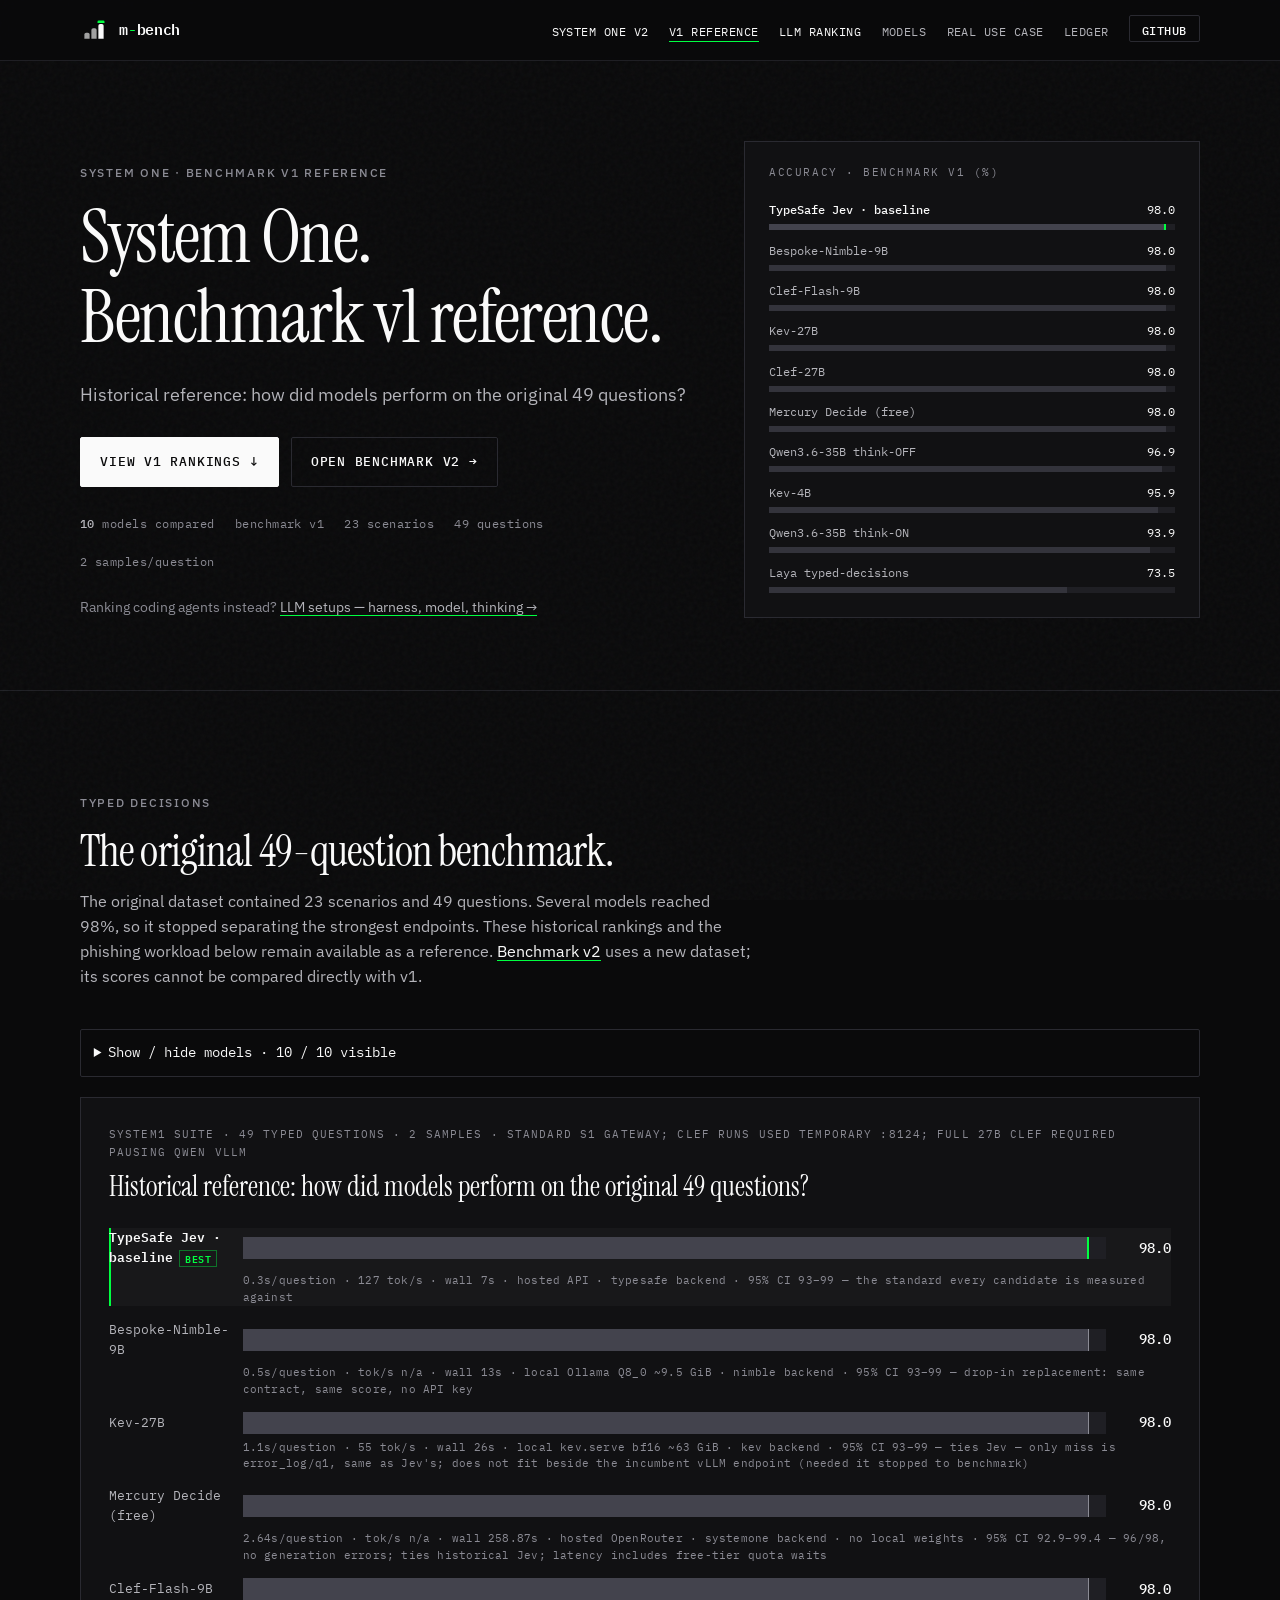
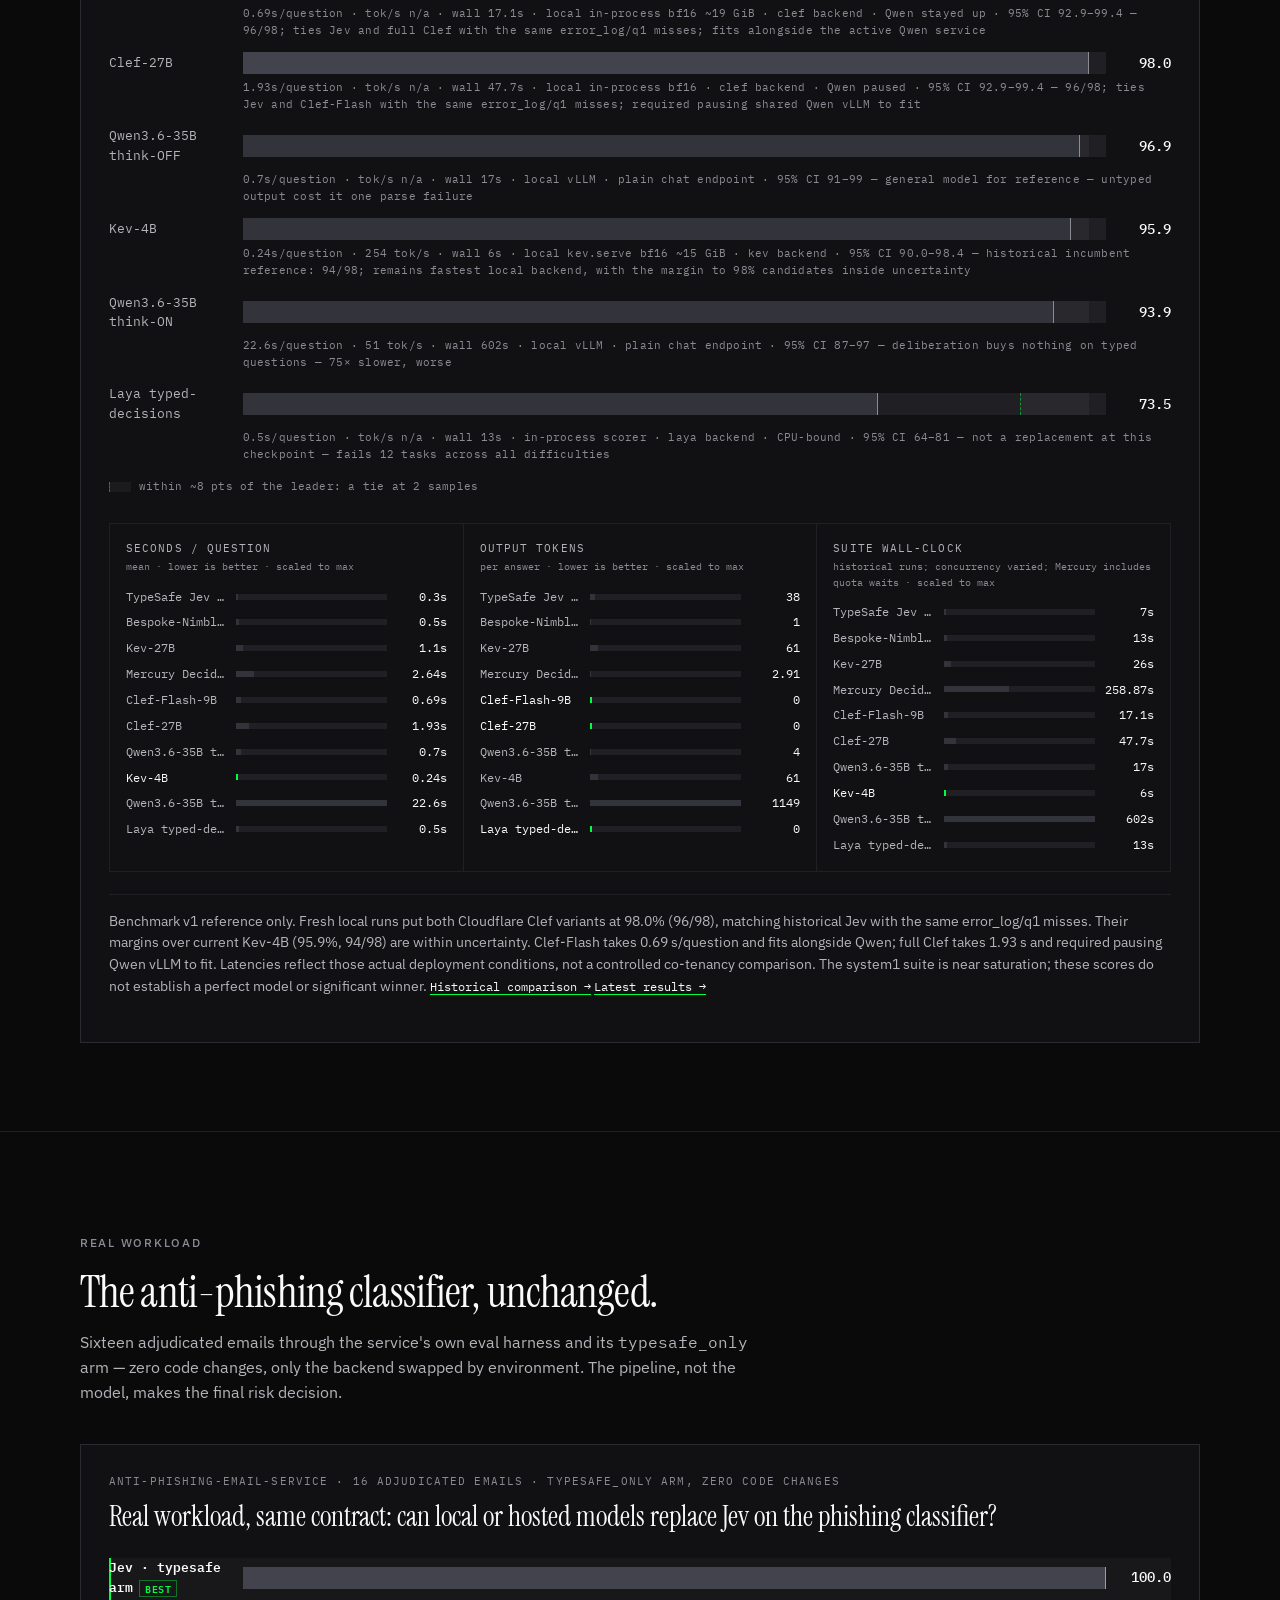
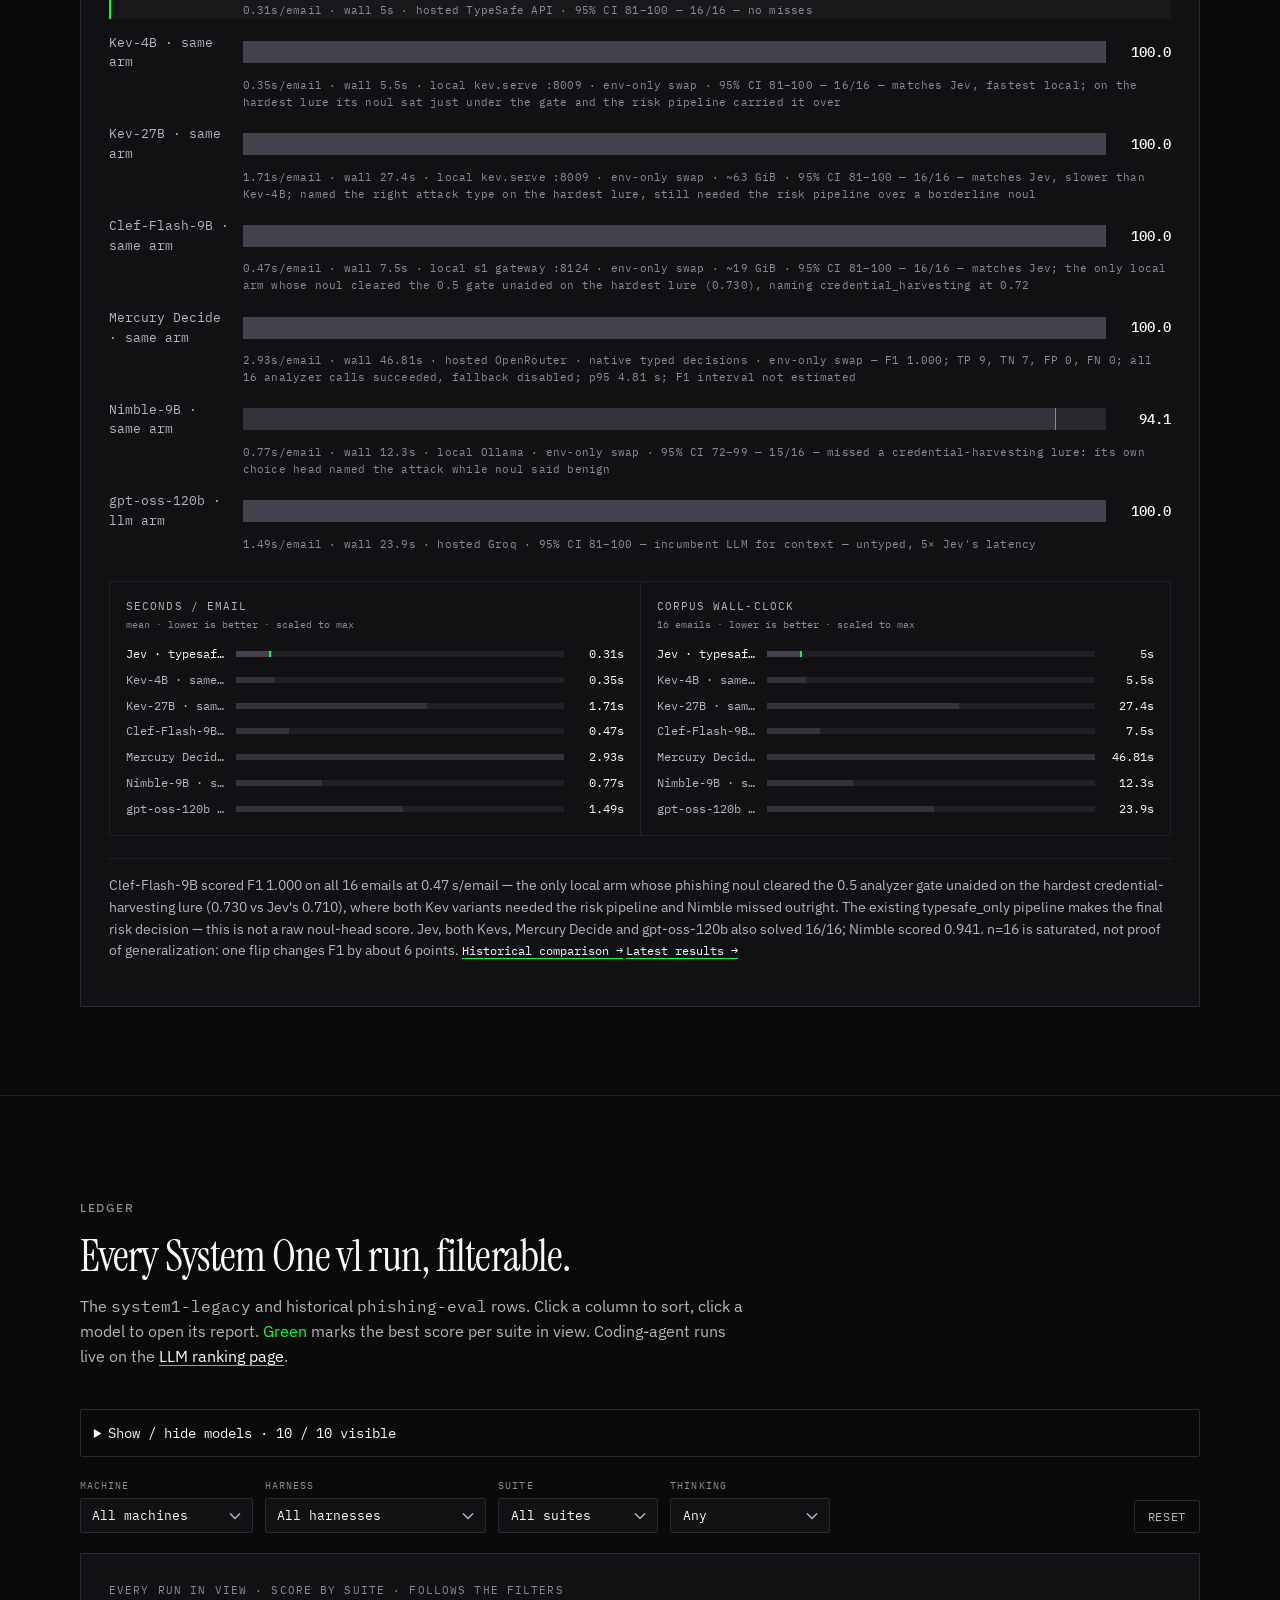
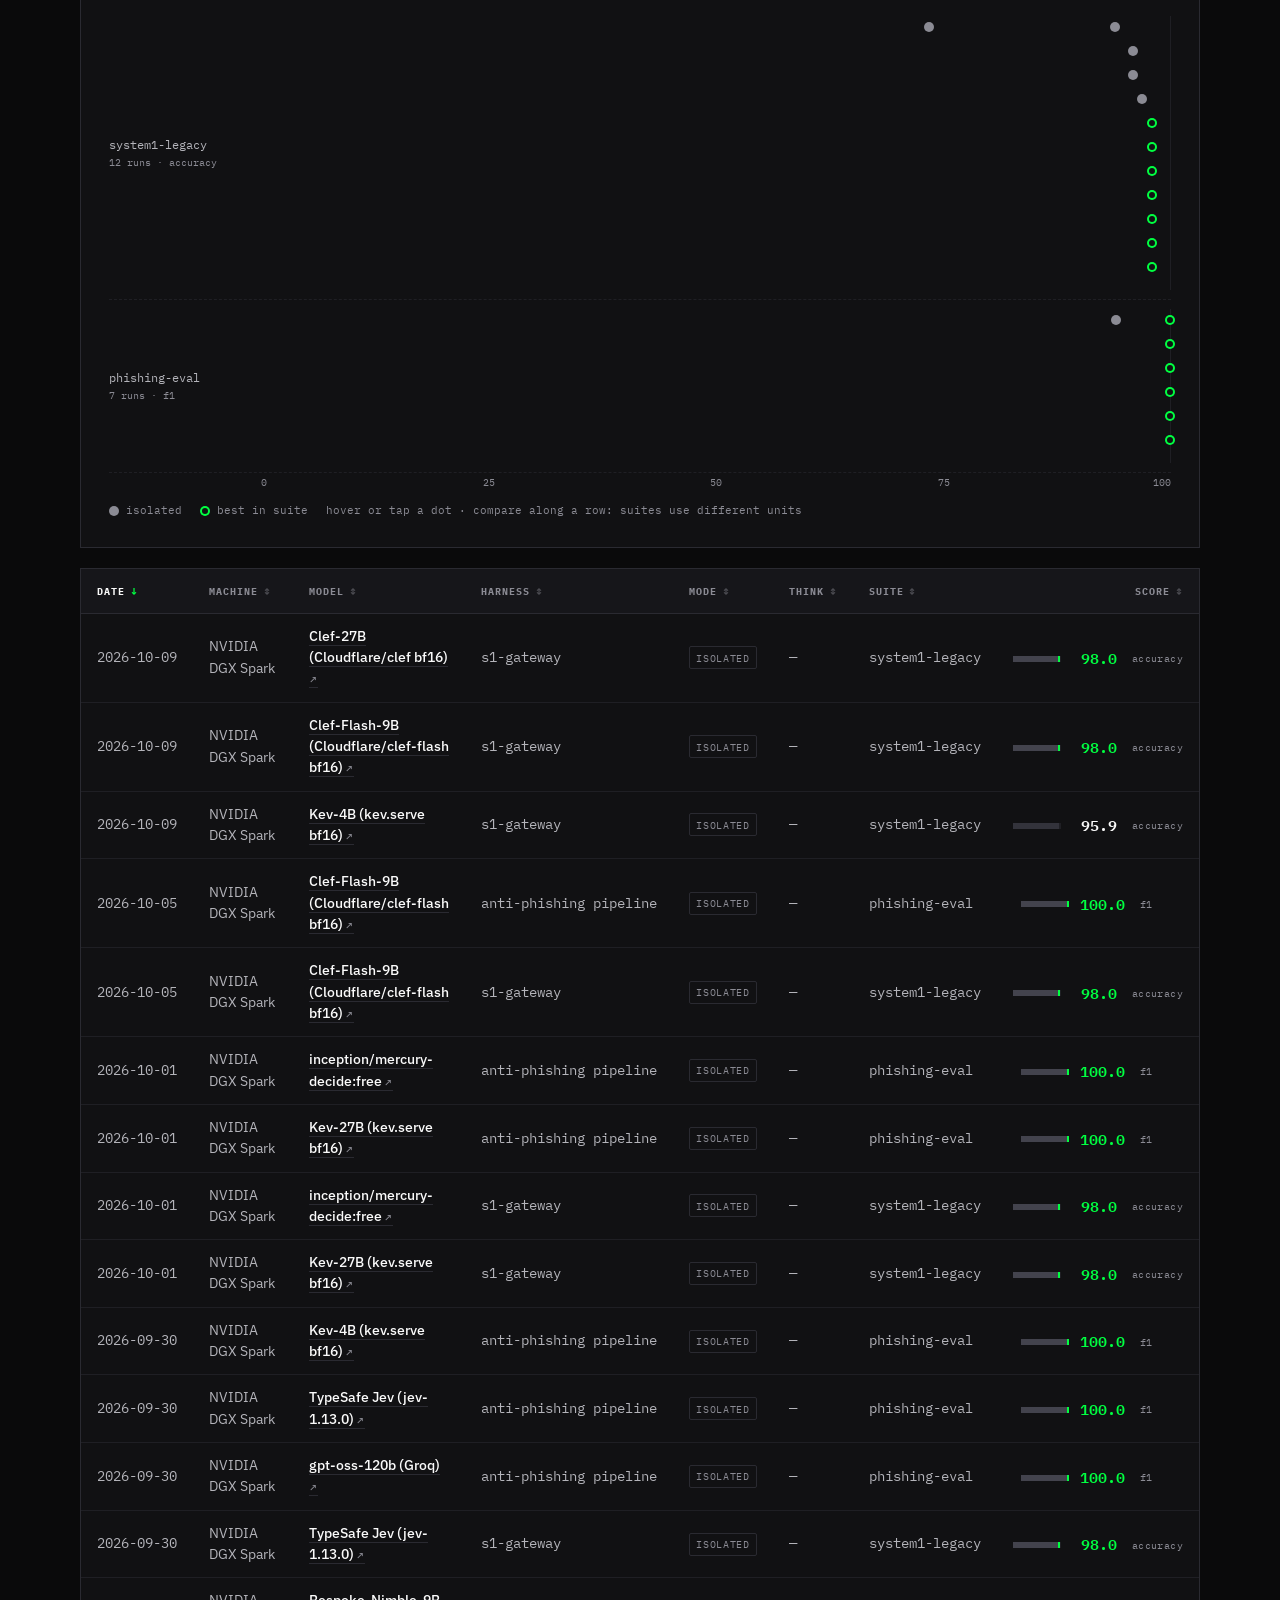
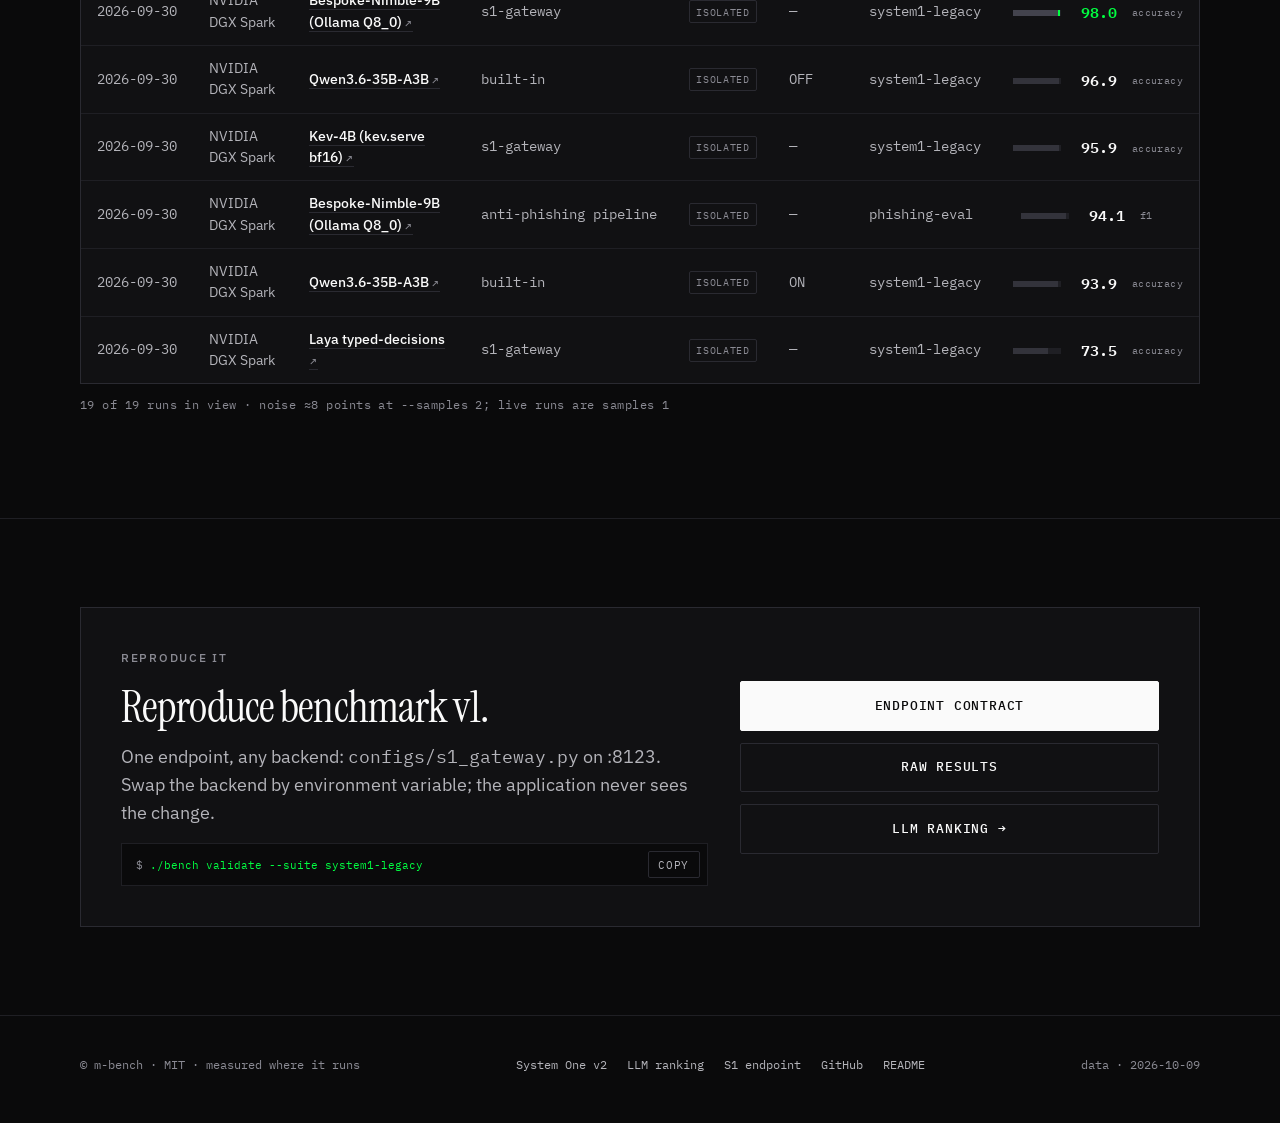
==== docs/system-one-v1.html @ dd61aca7 "feat(s1): system1 v2 dataset — 200 scenarios, 400 questions Replace the saturated 23-scenario suite " ====
<!DOCTYPE html>
<html lang="en">
<head>
  <meta charset="UTF-8" />
  <meta name="viewport" content="width=device-width, initial-scale=1" />
  <meta name="description" content="System One benchmark v1 reference: the original 23 scenarios, 49 questions, historical rankings and phishing workload. See benchmark v2 for current results." />
  <title>m-bench — System One benchmark v1 reference</title>
  <meta name="theme-color" content="#0A0A0B" />
  <meta property="og:type" content="website" />
  <meta property="og:title" content="m-bench — System One benchmark v1 reference" />
  <meta property="og:description" content="Historical results on benchmark v1: 23 scenarios and 49 typed questions. These scores are a reference for the original dataset, separate from v2." />
  <meta name="twitter:card" content="summary" />
  <link rel="icon" href="assets/favicon.svg" type="image/svg+xml" />
  <link rel="preconnect" href="https://fonts.googleapis.com" />
  <link rel="preconnect" href="https://fonts.gstatic.com" crossorigin />
  <link href="https://fonts.googleapis.com/css2?family=Instrument+Serif:ital@0;1&family=IBM+Plex+Mono:wght@400;500;600&family=IBM+Plex+Sans:ital,wght@0,400;0,500;0,600;1,400&display=swap" rel="stylesheet" />
  <link rel="stylesheet" href="assets/site.css" />
</head>
<body data-page="system-one-v1" data-suites="system1-legacy,phishing-eval">
  <a class="skip-link" href="#main">Skip to content</a>

  <header class="nav">
    <div class="wrap nav-inner">
      <a class="brand" href="index.html" aria-label="m-bench home">
        <img src="assets/logo-mark.svg" alt="" width="28" height="28" />
        <span class="brand-name">m<span>-</span>bench</span>
      </a>
      <button class="nav-toggle" type="button" aria-expanded="false" aria-controls="nav-menu" id="nav-toggle">Menu</button>
      <ul class="nav-links" id="nav-menu">
        <li><a class="nav-page" href="system-one.html">System One v2</a></li>
        <li><a class="nav-page" href="system-one-v1.html" aria-current="page">v1 reference</a></li>
        <li><a class="nav-page" href="index.html">LLM ranking</a></li>
        <li><a href="#s1">Models</a></li>
        <li><a href="#s1-real">Real use case</a></li>
        <li><a href="#results">Ledger</a></li>
        <li><a class="nav-cta" href="https://github.com/luongnv89/m-bench" rel="noopener">GitHub</a></li>
      </ul>
    </div>
  </header>

  <main id="main" tabindex="-1">
    <noscript><p class="wrap load-error">This page renders its results with JavaScript. The raw data is in <a href="data.json">data.json</a>.</p></noscript>
    <p class="wrap load-error" id="load-error" role="alert" hidden></p>

    <!-- HERO -->
    <section class="hero" id="top" aria-labelledby="hero-title">
      <div class="wrap">
        <div class="hero-grid">
          <div class="reveal">
            <p class="kicker">System One · benchmark v1 reference</p>
            <h1 id="hero-title">System One.<br />Benchmark v1 reference.</h1>
            <p class="lead" style="margin-top:1.5rem;" id="s1-hero-question"></p>
            <div class="hero-actions">
              <a class="btn btn-primary" href="#s1">View v1 rankings ↓</a>
              <a class="btn btn-ghost" href="system-one.html">Open benchmark v2 →</a>
            </div>
            <div class="hero-meta" id="s1-hero-meta"></div>
            <p class="crosslink">Ranking coding agents instead? <a href="index.html">LLM setups — harness, model, thinking →</a></p>
          </div>
          <aside class="gauge reveal" aria-labelledby="s1-board-label">
            <div class="gauge-label" id="s1-board-label">Accuracy · benchmark v1 (%)</div>
            <div class="board-rows" id="s1-hero-board"></div>
          </aside>
        </div>
      </div>
    </section>

    <!-- SYSTEM ONE ACCURACY -->
    <section id="s1" aria-labelledby="s1-title">
      <div class="wrap">
        <header class="section-head">
          <p class="kicker">Typed decisions</p>
          <h2 id="s1-title">The original 49-question benchmark.</h2>
          <p>The original dataset contained 23 scenarios and 49 questions. Several models reached 98%,
            so it stopped separating the strongest endpoints. These historical rankings and the phishing workload below
            remain available as a reference. <a href="system-one.html">Benchmark v2</a> uses a new dataset;
            its scores cannot be compared directly with v1.</p>
        </header>
        <details class="model-picker" data-model-picker></details>

        <div class="chart-block">
          <div class="chart-title" id="s1-setup"></div>
          <p class="chart-question" id="s1-question"></p>
          <div class="bar-rows" id="s1-bars" role="list" aria-label="Accuracy by model, 0 to 100"></div>
          <p class="bar-legend" aria-hidden="true"><i></i> within ~8 pts of the leader: a tie at 2 samples</p>
          <div class="multiples" id="s1-multiples"></div>
          <p class="chart-note" id="s1-note"></p>
        </div>
      </div>
    </section>

    <!-- REAL USE CASE -->
    <section id="s1-real" aria-labelledby="s1r-title">
      <div class="wrap">
        <header class="section-head">
          <p class="kicker">Real workload</p>
          <h2 id="s1r-title">The anti-phishing classifier, unchanged.</h2>
          <p>Sixteen adjudicated emails through the service's own eval harness and its <span class="mono">typesafe_only</span> arm — zero code changes,
            only the backend swapped by environment. The pipeline, not the model, makes the final risk decision.</p>
        </header>

        <div class="chart-block">
          <div class="chart-title" id="s1r-setup"></div>
          <p class="chart-question" id="s1r-question"></p>
          <div class="bar-rows" id="s1r-bars" role="list" aria-label="F1 by backend, 0 to 100"></div>
          <div class="multiples" id="s1r-multiples"></div>
          <p class="chart-note" id="s1r-note"></p>
        </div>
      </div>
    </section>

    <!-- LEDGER -->
    <section id="results" aria-labelledby="results-title">
      <div class="wrap">
        <header class="section-head">
          <p class="kicker">Ledger</p>
          <h2 id="results-title">Every System One v1 run, filterable.</h2>
          <p>The <span class="mono">system1-legacy</span> and historical <span class="mono">phishing-eval</span> rows.
            Click a column to sort, click a model to open its report. <span class="volt">Green</span> marks the best score per suite in view.
            Coding-agent runs live on the <a href="index.html">LLM ranking page</a>.</p>
        </header>

        <details class="model-picker" data-model-picker></details>
        <div class="filters" role="search" aria-label="Filter results">
          <div class="filter-field">
            <label for="f-machine">Machine</label>
            <select id="f-machine"><option value="">All machines</option></select>
          </div>
          <div class="filter-field">
            <label for="f-harness">Harness</label>
            <select id="f-harness"><option value="">All harnesses</option></select>
          </div>
          <div class="filter-field">
            <label for="f-suite">Suite</label>
            <select id="f-suite"><option value="">All suites</option></select>
          </div>
          <div class="filter-field">
            <label for="f-thinking">Thinking</label>
            <select id="f-thinking">
              <option value="">Any</option>
              <option value="ON">ON</option>
              <option value="OFF">OFF</option>
            </select>
          </div>
          <button type="button" class="filter-reset" id="f-reset">Reset</button>
        </div>

        <div class="chart-block strip" id="strip" aria-labelledby="strip-title">
          <div class="chart-title" id="strip-title">Every run in view · score by suite · follows the filters</div>
          <div id="strip-rows"></div>
          <div class="strip-legend" aria-hidden="true">
            <span><i class="dot"></i> isolated</span>
            <span><i class="dot best"></i> best in suite</span>
            <span>hover or tap a dot · compare along a row: suites use different units</span>
          </div>
          <div class="strip-tip" id="strip-tip" role="tooltip" hidden></div>
        </div>

        <div class="table-wrap">
          <table class="results" id="results-table" role="table">
            <thead role="rowgroup">
              <tr role="row">
                <th scope="col" role="columnheader" data-key="date" aria-sort="descending"><button type="button" class="sort">Date</button></th>
                <th scope="col" role="columnheader" data-key="machine"><button type="button" class="sort">Machine</button></th>
                <th scope="col" role="columnheader" data-key="model"><button type="button" class="sort">Model</button></th>
                <th scope="col" role="columnheader" data-key="harness"><button type="button" class="sort">Harness</button></th>
                <th scope="col" role="columnheader" data-key="mode"><button type="button" class="sort">Mode</button></th>
                <th scope="col" role="columnheader" data-key="thinking"><button type="button" class="sort">Think</button></th>
                <th scope="col" role="columnheader" data-key="suite"><button type="button" class="sort">Suite</button></th>
                <th scope="col" role="columnheader" class="num" data-key="score"><button type="button" class="sort">Score</button></th>
              </tr>
            </thead>
            <tbody id="results-body" role="rowgroup"></tbody>
          </table>
          <div class="table-empty" id="results-empty" hidden>
            No runs match these filters. <button type="button" id="empty-reset">Clear filters</button>
          </div>
        </div>
        <p class="result-count" id="result-count"></p>
      </div>
    </section>

    <!-- CTA -->
    <section id="run-it" aria-labelledby="cta-title">
      <div class="wrap">
        <div class="cta-band">
          <div>
            <p class="kicker">Reproduce it</p>
            <h2 id="cta-title">Reproduce benchmark v1.</h2>
            <p class="lead">One endpoint, any backend: <span class="mono">configs/s1_gateway.py</span> on :8123. Swap the backend by environment variable; the application never sees the change.</p>
            <div class="cmd" style="margin-top:1rem;"><code id="cmd-text">./bench validate --suite system1-legacy</code><button type="button" class="copy-btn" id="copy-cmd">Copy</button></div>
          </div>
          <div class="cta-actions">
            <a class="btn btn-primary" href="https://github.com/luongnv89/m-bench/blob/main/docs/S1-ENDPOINT.md" rel="noopener">Endpoint contract</a>
            <a class="btn btn-ghost" href="https://github.com/luongnv89/m-bench/tree/main/results" rel="noopener">Raw results</a>
            <a class="btn btn-ghost" href="index.html">LLM ranking →</a>
          </div>
        </div>
      </div>
    </section>
  </main>

  <footer>
    <div class="wrap footer-inner">
      <div>© m-bench · MIT · measured where it runs</div>
      <div class="footer-links">
        <a href="system-one.html">System One v2</a>
        <a href="index.html">LLM ranking</a>
        <a href="https://github.com/luongnv89/m-bench/blob/main/docs/S1-ENDPOINT.md" rel="noopener">S1 endpoint</a>
        <a href="https://github.com/luongnv89/m-bench" rel="noopener">GitHub</a>
        <a href="https://github.com/luongnv89/m-bench/blob/main/README.md" rel="noopener">README</a>
      </div>
      <div id="data-stamp">data · loading…</div>
    </div>
  </footer>

  <script src="assets/site.js"></script>
</body>
</html>
---- docs/assets/site.css ----
/* ==========================================================================
   m-bench — shared design system for the landing pages.
   index.html       LLM setups (harness · model · thinking)
   system-one.html  System One benchmark v2
   system-one-v1.html  System One v1 reference

   One palette: near-black canvas, white ink, a single bright-green accent
   used only as a line or a text highlight, grey for hierarchy. Status colours
   (danger · warning · info) are text/line only, never a surface.
   No gradients, no decorative shadows, no pill shapes.
   ========================================================================== */

:root {
  --canvas: #0A0A0B;
  --surface: #111113;
  --surface-2: #16161A;
  --line: #1F1F24;
  --line-strong: #2A2A31;
  --ink: #FAFAFA;
  /* muted/dim were near-identical once; split so the hierarchy actually reads.
     dim still clears 4.5:1 on --surface-2. */
  --ink-muted: #B4B4BA;
  --ink-dim: #8B8B94;
  --volt: #00FF41;
  --warn: #F59E0B;
  --danger: #EF4444;
  --info: #3B82F6;
  --bar: #33333B;
  --bar-lead: #43434D;
  --font-display: "Instrument Serif", Georgia, serif;
  --font-body: "IBM Plex Sans", system-ui, -apple-system, sans-serif;
  --font-mono: "IBM Plex Mono", ui-monospace, SFMono-Regular, Menlo, monospace;
  --radius: 2px;
  --max: 1120px;
}

*, *::before, *::after { box-sizing: border-box; }
html { scroll-behavior: smooth; }
body {
  margin: 0;
  background: var(--canvas);
  color: var(--ink);
  font-family: var(--font-body);
  font-size: 16px;
  line-height: 1.55;
  -webkit-font-smoothing: antialiased;
  text-rendering: optimizeLegibility;
}
/* grain atmosphere — a texture, not a gradient */
body::before {
  content: "";
  position: fixed;
  inset: 0;
  pointer-events: none;
  z-index: 0;
  opacity: 0.035;
  background-image: url("data:image/svg+xml,%3Csvg viewBox='0 0 256 256' xmlns='http://www.w3.org/2000/svg'%3E%3Cfilter id='n'%3E%3CfeTurbulence type='fractalNoise' baseFrequency='0.85' numOctaves='4' stitchTiles='stitch'/%3E%3C/filter%3E%3Crect width='100%25' height='100%25' filter='url(%23n)'/%3E%3C/svg%3E");
}
a { color: var(--ink); text-decoration-color: var(--volt); text-underline-offset: 3px; }
a:hover { color: var(--volt); }
:focus-visible { outline: 2px solid var(--volt); outline-offset: 3px; }
img { max-width: 100%; display: block; }
code {
  font-family: var(--font-mono); font-size: 0.92em; color: var(--ink);
  text-transform: none; letter-spacing: 0;
}

/* —— utilities —— */
.mono { font-family: var(--font-mono); }
.volt { color: var(--volt); }
.muted { color: var(--ink-muted); }
.dim { color: var(--ink-dim); }
.sr-only {
  position: absolute; width: 1px; height: 1px; padding: 0; margin: -1px;
  overflow: hidden; clip: rect(0, 0, 0, 0); border: 0;
}

/* skip link: hidden until keyboard focus, then pinned top-left */
.skip-link {
  position: fixed; top: 0.6rem; left: 0.6rem; z-index: 100;
  transform: translateY(-160%);
  font-family: var(--font-mono); font-size: 0.78rem;
  background: var(--ink); color: var(--canvas); padding: 0.55rem 0.8rem;
  text-decoration: none;
}
.skip-link:focus { transform: none; color: var(--canvas); }
#main:focus { outline: none; }
.load-error {
  margin: 1.5rem auto 0; padding: 0.9rem 1.1rem;
  border: 1px solid rgba(239, 68, 68, 0.45); color: var(--danger);
  font-family: var(--font-mono); font-size: 0.8rem;
}

/* —— layout —— */
.wrap { width: min(100% - 2.5rem, var(--max)); margin-inline: auto; position: relative; z-index: 1; }
section { padding: 5.5rem 0; border-top: 1px solid var(--line); }
.kicker {
  font-family: var(--font-body);
  font-size: 0.78rem;
  font-weight: 500;
  letter-spacing: 0.14em;
  text-transform: uppercase;
  color: var(--ink-dim);
  margin: 0 0 1rem;
}
h1, h2, .display {
  font-family: var(--font-display);
  font-weight: 400;
  line-height: 1.08;
  letter-spacing: -0.02em;
  margin: 0;
}
h1 { font-size: clamp(2.6rem, 6.5vw, 4.6rem); }
h2 { font-size: clamp(1.9rem, 3.5vw, 2.75rem); }
h3 { font-family: var(--font-body); font-size: 1.05rem; font-weight: 600; margin: 0 0 0.5rem; letter-spacing: -0.01em; }
p { margin: 0 0 1rem; color: var(--ink-muted); }
.lead { font-size: 1.125rem; max-width: 38rem; color: var(--ink-muted); }
.section-head { margin-bottom: 2.5rem; max-width: 42rem; }
.section-head p { margin-top: 0.85rem; }
.section-head h2 + p { margin-bottom: 0; }

/* —— nav —— */
.nav {
  position: sticky; top: 0; z-index: 50;
  backdrop-filter: blur(14px);
  background: rgba(10, 10, 11, 0.86);
  border-bottom: 1px solid var(--line);
}
.nav-inner {
  display: flex; align-items: center; justify-content: space-between;
  height: 60px; gap: 1rem;
}
.brand { display: flex; align-items: center; gap: 0.7rem; text-decoration: none; color: var(--ink); }
.brand img { width: 28px; height: 28px; }
.brand-name { font-family: var(--font-mono); font-weight: 600; font-size: 0.95rem; letter-spacing: -0.02em; }
.brand-name span { color: var(--volt); }
.nav-links { display: flex; gap: 1.25rem; align-items: center; list-style: none; margin: 0; padding: 0; }
.nav-links a {
  font-family: var(--font-mono); font-size: 0.78rem; letter-spacing: 0.04em;
  text-decoration: none; color: var(--ink-muted); text-transform: uppercase;
  padding-bottom: 2px;
}
.nav-links a:hover { color: var(--volt); }
/* the current page keeps an underline in the page switcher */
.nav-links a[aria-current="page"] { color: var(--ink); border-bottom: 1px solid var(--volt); }
.nav-page { color: var(--ink) !important; }
.nav-page[aria-current="page"] { border-bottom: 1px solid var(--volt); }
.nav-cta {
  font-family: var(--font-mono); font-size: 0.78rem; letter-spacing: 0.04em;
  text-decoration: none; color: var(--ink) !important;
  border: 1px solid var(--line-strong); padding: 0.4rem 0.75rem;
  border-radius: var(--radius); text-transform: uppercase; font-weight: 500;
}
.nav-cta:hover { border-color: var(--volt); color: var(--volt) !important; }
.nav-toggle {
  display: none; background: none; border: 1px solid var(--line-strong);
  color: var(--ink); font-family: var(--font-mono); font-size: 0.75rem;
  padding: 0.4rem 0.65rem; cursor: pointer; border-radius: var(--radius);
}

/* —— hero —— */
.hero {
  padding: 5rem 0 4.5rem;
  border-top: none;
  position: relative;
  overflow: hidden;
}
.hero-grid {
  display: grid;
  grid-template-columns: 1.15fr 0.85fr;
  gap: 3rem;
  align-items: end;
}
.hero-grid > * { min-width: 0; }
.hero h1 em { font-style: italic; }
.hero-meta {
  display: flex; flex-wrap: wrap; gap: 1.25rem;
  font-family: var(--font-mono); font-size: 0.75rem; color: var(--ink-dim);
  margin-top: 1.75rem; letter-spacing: 0.04em;
}
.hero-meta strong { color: var(--ink-muted); font-weight: 500; }
.hero-actions { display: flex; flex-wrap: wrap; gap: 0.75rem; margin-top: 1.75rem; }
.crosslink { font-size: 0.9rem; margin: 1.5rem 0 0; color: var(--ink-dim); }
.crosslink a { color: var(--ink-muted); text-decoration-color: var(--volt); }

.gauge {
  border: 1px solid var(--line-strong);
  background: var(--surface);
  padding: 1.4rem 1.5rem 1.5rem;
}
.gauge-label {
  font-family: var(--font-mono); font-size: 0.68rem; letter-spacing: 0.14em;
  text-transform: uppercase; color: var(--ink-dim); margin-bottom: 0.75rem;
}
.gauge-score {
  font-family: var(--font-display); font-size: 4rem; line-height: 1;
  letter-spacing: -0.03em;
}
.gauge-score .unit {
  font-family: var(--font-mono); font-size: 0.85rem; color: var(--ink-dim);
  letter-spacing: 0.06em; margin-left: 0.4rem;
}
.gauge-sub { font-family: var(--font-mono); font-size: 0.78rem; color: var(--ink-muted); margin-top: 0.6rem; }
/* hero mini-chart: the real harness scores, not decoration */
.gauge-rows { display: grid; gap: 0.55rem; margin-top: 1.25rem; }
.gauge-row {
  display: grid; grid-template-columns: 6.5rem 1fr 2.6rem; gap: 0.7rem; align-items: center;
  font-family: var(--font-mono); font-size: 0.74rem; color: var(--ink-muted);
}
.gauge-row .g-track { height: 6px; background: var(--line); position: relative; }
.gauge-row .g-fill {
  position: absolute; inset: 0 auto 0 0; width: var(--w);
  background: var(--bar);
  transform-origin: left; animation: grow 1.1s cubic-bezier(0.22, 1, 0.36, 1) both;
  animation-delay: var(--d, 0s);
}
.gauge-row.top { color: var(--ink); }
.gauge-row.top .g-fill { background: var(--bar-lead); border-right: 2px solid var(--volt); }
.gauge-row .g-val { text-align: right; font-variant-numeric: tabular-nums; color: var(--ink); }
/* System One hero board: model names are long, so name and score share a line
   and the bar gets the full width underneath */
.board-rows { display: grid; gap: 0.7rem; margin-top: 1.25rem; }
.board-row { display: grid; gap: 0.3rem; }
.board-line {
  display: flex; justify-content: space-between; gap: 1rem;
  font-family: var(--font-mono); font-size: 0.74rem; color: var(--ink-muted);
}
.board-name { min-width: 0; }
.board-row.top .board-name { color: var(--ink); font-weight: 500; }
.board-val { flex: none; color: var(--ink); font-variant-numeric: tabular-nums; }
.board-track { height: 6px; background: var(--line); position: relative; }
.board-fill {
  position: absolute; inset: 0 auto 0 0; width: var(--w); background: var(--bar);
  transform-origin: left; animation: grow 1.1s cubic-bezier(0.22, 1, 0.36, 1) both;
  animation-delay: var(--d, 0s);
}
.board-row.top .board-fill { background: var(--bar-lead); border-right: 2px solid var(--volt); }

/* —— machine switcher (LLM page) —— */
.machine-tabs {
  display: grid; grid-template-columns: repeat(3, 1fr); gap: 0;
  border: 1px solid var(--line-strong);
}
.machine-tab {
  appearance: none; border: none; border-right: 1px solid var(--line-strong);
  background: var(--surface); color: var(--ink-muted);
  padding: 1.1rem 1rem; text-align: left; cursor: pointer;
  font-family: var(--font-body); transition: background 0.15s, color 0.15s;
  position: relative;
}
.machine-tab:last-child { border-right: none; }
.machine-tab:hover { background: var(--surface-2); color: var(--ink); }
.machine-tab[aria-selected="true"] { background: var(--surface-2); color: var(--ink); }
.machine-tab[aria-selected="true"]::after {
  content: ""; position: absolute; left: 0; right: 0; bottom: -1px; height: 1px;
  background: var(--volt);
}
.machine-tab .tab-name { display: block; font-weight: 600; font-size: 0.95rem; margin-bottom: 0.2rem; }
.machine-tab .tab-spec { display: block; font-family: var(--font-mono); font-size: 0.7rem; color: var(--ink-dim); letter-spacing: 0.02em; }
.machine-tab[aria-selected="true"] .tab-spec { color: var(--ink-muted); }

.machine-panel {
  border: 1px solid var(--line-strong);
  border-top: none;
  background: var(--surface);
  padding: 1.75rem;
}
.machine-specs {
  display: flex; flex-wrap: wrap; gap: 0.6rem 1.4rem;
  font-family: var(--font-mono); font-size: 0.72rem; color: var(--ink-dim);
  margin-bottom: 1.5rem; padding-bottom: 1.25rem; border-bottom: 1px solid var(--line);
  letter-spacing: 0.03em;
}
.machine-specs span strong { color: var(--ink-muted); font-weight: 500; }
.machine-tagline {
  font-style: italic; font-family: var(--font-display); font-size: 1.2rem;
  color: var(--ink-muted); margin: 0 0 1.5rem;
}

.rec-grid { display: grid; grid-template-columns: repeat(3, 1fr); gap: 1rem; }
.rec-grid > * { min-width: 0; }
.rec-card {
  border: 1px solid var(--line);
  background: var(--canvas);
  padding: 1.2rem 1.15rem 1.15rem;
  display: flex; flex-direction: column; gap: 0.65rem;
  min-height: 100%;
  transition: border-color 0.15s;
}
.rec-card:hover { border-color: var(--line-strong); }
/* every card is a per-workload pick; the lead card is marked by border only */
.rec-card.primary { border-color: rgba(0, 255, 65, 0.35); }
.rec-workload {
  font-family: var(--font-mono); font-size: 0.68rem; letter-spacing: 0.1em;
  text-transform: uppercase; color: var(--ink-dim);
}
.rec-score {
  font-family: var(--font-display); font-size: 2.4rem; line-height: 1;
  letter-spacing: -0.02em;
}
.rec-score small {
  font-family: var(--font-mono); font-size: 0.7rem; color: var(--ink-dim);
  display: block; margin-top: 0.35rem; letter-spacing: 0.04em; font-weight: 500;
}
.rec-pair { display: grid; gap: 0.35rem; margin-top: 0.2rem; }
.rec-pair div { display: grid; grid-template-columns: 4.5rem 1fr; gap: 0.5rem; font-size: 0.84rem; }
.rec-pair dt {
  font-family: var(--font-mono); font-size: 0.68rem; color: var(--ink-dim);
  text-transform: uppercase; letter-spacing: 0.06em; padding-top: 0.15rem;
}
.rec-pair dd { margin: 0; color: var(--ink); font-weight: 500; }
.rec-note {
  font-size: 0.78rem; color: var(--ink-muted); margin-top: auto;
  padding-top: 0.5rem; border-top: 1px dashed var(--line);
}
.rec-config {
  font-family: var(--font-mono); font-size: 0.72rem; color: var(--volt);
  background: transparent; border: 1px solid rgba(0, 255, 65, 0.35);
  padding: 0.4rem 0.5rem; word-break: break-all;
}
.rec-link {
  font-family: var(--font-mono); font-size: 0.7rem; color: var(--ink-dim);
  text-decoration: none; letter-spacing: 0.04em;
}
.rec-link:hover { color: var(--volt); }

/* —— chart blocks —— */
.chart-block {
  border: 1px solid var(--line-strong);
  background: var(--surface);
  padding: 1.75rem;
}
.chart-block + .chart-block { margin-top: 1.25rem; }
.chart-title {
  font-family: var(--font-mono); font-size: 0.7rem; letter-spacing: 0.1em;
  text-transform: uppercase; color: var(--ink-dim); margin-bottom: 0.5rem;
}
.chart-question {
  font-family: var(--font-display); font-size: clamp(1.35rem, 2.5vw, 1.75rem);
  margin: 0 0 1.5rem; color: var(--ink); line-height: 1.25;
}
.chart-note {
  margin-top: 1.35rem; padding-top: 1rem; border-top: 1px solid var(--line);
  font-size: 0.88rem; color: var(--ink-muted);
}
.chart-note a { font-family: var(--font-mono); font-size: 0.78rem; }

/* —— bars: one honest 0–100 axis + the leader's tie band —— */
.bar-rows { display: grid; gap: 0.85rem; }
.bar-row {
  display: grid;
  grid-template-columns: 7.5rem 1fr 3.2rem;
  grid-template-areas: "label track val" ". meta meta";
  column-gap: 0.85rem; row-gap: 0.3rem;
  align-items: center;
}
.split-2 .bar-row { grid-template-columns: 9rem 1fr 3rem; }
.bar-label { grid-area: label; font-family: var(--font-mono); font-size: 0.8rem; color: var(--ink-muted); }
/* bars share a fixed 0–100 axis (not scaled to the max), so lengths compare honestly */
.bar-track {
  grid-area: track;
  height: 22px; background: var(--line); position: relative; overflow: hidden;
}
/* final width is set inline; the entrance is pure CSS, so bars never stay empty
   if JS observers don't fire */
.bar-fill {
  height: 100%; width: var(--w);
  background: var(--bar);
  border-right: 1px solid var(--ink-dim);
  transform-origin: left;
  animation: grow 1s cubic-bezier(0.22, 1, 0.36, 1) both;
  animation-delay: var(--d, 0s);
}
.bar-fill.alt { background: var(--bar); border-right-color: var(--ink-dim); }
.bar-row.is-lead .bar-fill { background: var(--bar-lead); }
/* the one current best: top score, ties broken by seconds/question */
.bar-row.is-best { background: rgba(255, 255, 255, 0.03); box-shadow: inset 2px 0 0 var(--volt); }
.bar-row.is-best .bar-fill { border-right: 2px solid var(--volt); }
.bar-row.is-best .bar-label { color: var(--ink); font-weight: 600; }
.best-tag {
  display: inline-block; margin-left: 0.4rem; padding: 0 0.3rem;
  font-family: var(--font-mono); font-size: 0.6rem; letter-spacing: 0.06em;
  color: var(--volt); border: 1px solid rgba(0, 255, 65, 0.4);
  vertical-align: middle;
}
/* V2 uses the leader's measured 95% interval; older charts use the 8-point band. */
.noise-band {
  position: absolute; top: 0; bottom: 0; left: var(--from); width: var(--span);
  background: rgba(255, 255, 255, 0.045);
  border-left: 1px dashed rgba(0, 255, 65, 0.5);
  pointer-events: none;
}
.bar-legend {
  display: flex; align-items: center; gap: 0.5rem; margin-top: 1rem;
  font-family: var(--font-mono); font-size: 0.68rem; color: var(--ink-dim); letter-spacing: 0.02em;
}
.bar-legend i {
  display: inline-block; width: 22px; height: 10px;
  background: rgba(255, 255, 255, 0.045);
  border-left: 1px dashed rgba(0, 255, 65, 0.5);
}
.bar-val {
  grid-area: val;
  font-family: var(--font-mono); font-size: 0.9rem; font-weight: 500;
  text-align: right; color: var(--ink);
  font-variant-numeric: tabular-nums;
}
.bar-meta {
  grid-area: meta;
  font-family: var(--font-mono); font-size: 0.68rem; color: var(--ink-dim);
  letter-spacing: 0.02em;
}
@keyframes grow { from { transform: scaleX(0); } to { transform: scaleX(1); } }

.split-2 { display: grid; grid-template-columns: 1fr 1fr; gap: 1.25rem; }
/* the sibling margin above is for stacked blocks; in the grid it would push
   the right panel down */
.split-2 > .chart-block + .chart-block { margin-top: 0; }
.verdict {
  display: inline-block; font-family: var(--font-mono); font-size: 0.7rem;
  letter-spacing: 0.08em; text-transform: uppercase;
  color: var(--ink-muted); border-left: 2px solid var(--line-strong);
  padding-left: 0.5rem; margin-bottom: 1rem;
}
/* both panels are advice, so both marks use the highlight colour */
.verdict.yes { color: var(--volt); border-left-color: var(--volt); }
.delta {
  font-family: var(--font-mono); font-size: 0.8rem; color: var(--ink);
  margin-top: 1rem; padding-top: 0.85rem; border-top: 1px dashed var(--line);
}
.delta.cost { color: var(--warn); }

/* —— small multiples: one metric per panel —— */
.multiples {
  display: grid; grid-template-columns: repeat(var(--cols, 4), 1fr); gap: 1px;
  background: var(--line); border: 1px solid var(--line); margin-top: 1.75rem;
}
.multiple { background: var(--surface); padding: 1rem 1rem 1.1rem; min-width: 0; }
.multiple-title {
  font-family: var(--font-mono); font-size: 0.68rem; letter-spacing: 0.1em;
  text-transform: uppercase; color: var(--ink-muted);
}
.multiple-sub { font-family: var(--font-mono); font-size: 0.62rem; color: var(--ink-dim); margin: 0.15rem 0 0.8rem; }
.m-rows { display: grid; gap: 0.5rem; }
.m-row {
  display: grid; grid-template-columns: 6.4rem 1fr 3.2rem; gap: 0.5rem; align-items: center;
  font-family: var(--font-mono); font-size: 0.72rem; color: var(--ink-muted);
}
.m-row .m-name { overflow: hidden; text-overflow: ellipsis; white-space: nowrap; }
.m-track { height: 6px; background: var(--line); position: relative; }
.m-fill {
  position: absolute; inset: 0 auto 0 0; width: var(--w); background: var(--bar);
  transform-origin: left; animation: grow 0.9s cubic-bezier(0.22, 1, 0.36, 1) both;
  animation-delay: var(--d, 0s);
}
.m-row.best { color: var(--ink); }
.m-row.best .m-fill { background: var(--bar-lead); border-right: 2px solid var(--volt); }
.m-val { text-align: right; font-variant-numeric: tabular-nums; color: var(--ink); }
.m-na { grid-column: 2 / 4; color: var(--ink-dim); font-style: italic; }

/* —— dumbbells: one model, two ways —— */
.db-legend {
  display: flex; flex-wrap: wrap; gap: 1.1rem; margin: 0 0 1.25rem;
  font-family: var(--font-mono); font-size: 0.68rem; color: var(--ink-dim);
}
.db-legend span { display: inline-flex; align-items: center; gap: 0.45rem; }
.db-group + .db-group { margin-top: 1.6rem; }
.db-group-title {
  font-family: var(--font-mono); font-size: 0.68rem; letter-spacing: 0.1em;
  text-transform: uppercase; color: var(--ink-dim);
  border-bottom: 1px solid var(--line); padding-bottom: 0.4rem; margin-bottom: 0.4rem;
}
.db-row, .db-axis {
  display: grid; grid-template-columns: 14rem 1fr 7.5rem; column-gap: 1rem; align-items: center;
}
.db-row { padding: 0.45rem 0; }
.db-label { font-size: 0.86rem; color: var(--ink); min-width: 0; }
.db-label a { color: var(--ink); text-decoration: none; border-bottom: 1px solid var(--line-strong); }
.db-label a:hover { color: var(--volt); border-bottom-color: var(--volt); }
.db-label small { display: block; font-family: var(--font-mono); font-size: 0.66rem; color: var(--ink-dim); margin-top: 0.1rem; }
/* tracks carry the 0–100 axis; the tick row under each group labels it */
.db-track, .strip-track { position: relative; height: 22px; border-right: 1px solid var(--line); }
.db-seg {
  position: absolute; top: calc(50% - 1px); height: 2px;
  left: var(--from); width: var(--span); background: var(--ink-dim);
}
.dot {
  display: inline-block; width: 12px; height: 12px; border-radius: 50%;
  background: var(--ink-dim);
}
/* hollow = first way, filled = second; live/best keep a coloured hairline ring */
.dot.hollow { background: var(--surface); box-shadow: inset 0 0 0 2px var(--ink-muted); }
.dot.live { background: var(--surface); box-shadow: inset 0 0 0 2px var(--info); }
.db-track .dot { position: absolute; top: 50%; left: var(--x); margin: -6px 0 0 -6px; }
.db-val { font-family: var(--font-mono); font-size: 0.85rem; text-align: right; color: var(--ink); font-variant-numeric: tabular-nums; }
.db-val small { display: block; font-size: 0.64rem; color: var(--ink-dim); letter-spacing: 0.02em; }
.db-val.tie { color: var(--ink-dim); }
.ticks { position: relative; height: 1.1rem; font-family: var(--font-mono); font-size: 0.6rem; color: var(--ink-dim); }
.ticks span { position: absolute; left: var(--x); transform: translateX(-50%); top: 0.2rem; }
.ticks span:first-child { transform: none; }
.ticks span:last-child { transform: translateX(-100%); }

/* —— ledger strip plot: every run in view, one row per suite —— */
.strip { margin-bottom: 1.25rem; position: relative; }
.strip-row {
  display: grid; grid-template-columns: 8.5rem 1fr; column-gap: 1rem; align-items: center;
  padding: 0.55rem 0; border-bottom: 1px dashed var(--line);
}
.strip-row.axis { border-bottom: none; padding: 0; }
.strip-label { font-family: var(--font-mono); font-size: 0.76rem; color: var(--ink-muted); }
.strip-label small { display: block; font-size: 0.62rem; color: var(--ink-dim); }
.strip-track { height: var(--h); }
.strip-dot {
  position: absolute; left: var(--x); top: var(--y); margin-left: -5px;
  width: 10px; height: 10px; padding: 0; border: none; border-radius: 50%;
  background: var(--ink-dim); cursor: pointer; transition: transform 0.12s;
}
/* a hit target larger than the mark — 10px mark + 7px each side = 24x24 CSS px,
   the WCAG 2.5.8 minimum; renderStrip spaces lanes so targets never intersect */
.strip-dot::after { content: ""; position: absolute; inset: -7px; }
.strip-dot.live { background: var(--surface); box-shadow: inset 0 0 0 2px var(--info); }
.strip-dot.best { background: var(--surface); box-shadow: inset 0 0 0 2px var(--volt); }
.strip-dot:hover, .strip-dot:focus-visible, .strip-dot.on {
  transform: scale(1.45); outline: none;
  box-shadow: 0 0 0 2px var(--canvas), 0 0 0 3px var(--ink);
}
.strip-tip {
  position: absolute; z-index: 5; pointer-events: none; max-width: 17rem;
  background: var(--canvas); border: 1px solid var(--line-strong); padding: 0.55rem 0.7rem;
  font-size: 0.78rem; color: var(--ink-muted); line-height: 1.4;
}
.strip-tip strong { color: var(--ink); font-weight: 500; display: block; }
.strip-tip .mono { font-size: 0.7rem; }
.strip-tip .tip-score { font-family: var(--font-mono); color: var(--ink); font-size: 0.9rem; }
.strip-legend {
  display: flex; flex-wrap: wrap; gap: 1.1rem; margin-top: 0.75rem;
  font-family: var(--font-mono); font-size: 0.68rem; color: var(--ink-dim);
}
.strip-legend span { display: inline-flex; align-items: center; gap: 0.45rem; }
.strip-legend .dot { width: 10px; height: 10px; background: var(--ink-dim); }
.strip-legend .dot.live { background: var(--surface); box-shadow: inset 0 0 0 2px var(--info); }
.strip-legend .dot.best { background: var(--surface); box-shadow: inset 0 0 0 2px var(--volt); }

/* —— ledger: score as a bar on the same 0–100 axis —— */
.score-wrap { display: inline-flex; align-items: center; gap: 0.6rem; }
.s-track { width: 48px; height: 6px; background: var(--line); position: relative; flex: none; }
.s-fill { position: absolute; inset: 0 auto 0 0; width: var(--w); background: var(--bar); }
table.results .score-cell.best .s-fill { background: var(--bar-lead); border-right: 2px solid var(--volt); }
/* the bar made the score column wider; keep short mono cells on one line */
table.results td.mono { white-space: nowrap; }
table.results .score-cell .s-num { display: inline-block; min-width: 2.9rem; text-align: right; }
table.results .score-cell .unit { display: inline-block; min-width: 2.7rem; text-align: left; }

/* —— results explorer —— */
.filters { display: flex; flex-wrap: wrap; gap: 0.75rem; margin-bottom: 1.25rem; align-items: end; }
.filter-field { display: flex; flex-direction: column; gap: 0.3rem; }
.filter-field label {
  font-family: var(--font-mono); font-size: 0.65rem; letter-spacing: 0.1em;
  text-transform: uppercase; color: var(--ink-dim);
}
.filter-field select {
  appearance: none;
  background: var(--surface) url("data:image/svg+xml,%3Csvg xmlns='http://www.w3.org/2000/svg' width='12' height='8' fill='none'%3E%3Cpath d='M1 1.5L6 6.5L11 1.5' stroke='%23B4B4BA' stroke-width='1.5'/%3E%3C/svg%3E") no-repeat right 0.7rem center;
  border: 1px solid var(--line-strong); color: var(--ink);
  font-family: var(--font-mono); font-size: 0.8rem;
  padding: 0.5rem 2rem 0.5rem 0.7rem; min-width: 10rem;
  border-radius: var(--radius); cursor: pointer;
}
.filter-field select:hover { border-color: var(--ink-dim); }
.filter-reset {
  background: none; border: 1px solid var(--line-strong); color: var(--ink-muted);
  font-family: var(--font-mono); font-size: 0.75rem; padding: 0.5rem 0.8rem;
  cursor: pointer; border-radius: var(--radius); text-transform: uppercase;
  letter-spacing: 0.06em; margin-left: auto;
}
.filter-reset:hover { color: var(--volt); border-color: var(--volt); }
.model-picker {
  border: 1px solid var(--line-strong); border-radius: var(--radius);
  padding: 0.8rem; margin-bottom: 1.25rem;
}
.model-picker summary { cursor: pointer; font-family: var(--font-mono); font-size: 0.85rem; }
.model-picker .model-help { color: var(--ink-muted); font-size: 0.8rem; margin: 0.75rem 0; }
.model-actions { display: flex; flex-wrap: wrap; align-items: end; gap: 0.65rem; margin: 0.75rem 0; }
.model-actions .filter-reset { margin-left: 0; }
.model-actions input[type="search"] {
  background: var(--surface); color: var(--ink); border: 1px solid var(--line-strong);
  border-radius: var(--radius); padding: 0.5rem; max-width: 100%; font: inherit;
}
.model-options {
  display: grid; grid-template-columns: repeat(auto-fit, minmax(min(100%, 260px), 1fr));
  gap: 0.35rem; max-height: 240px; overflow-y: auto;
}
.model-choice { display: flex; gap: 0.6rem; align-items: start; padding: 0.4rem; font-size: 0.8rem; overflow-wrap: anywhere; cursor: pointer; }
.model-choice input { accent-color: var(--volt); flex: none; margin-top: 0.2rem; }
.model-choice[hidden] { display: none; }
.model-picker .model-count { color: var(--ink-muted); font-family: var(--font-mono); font-size: 0.75rem; margin-top: 0.6rem; }
.model-picker :focus-visible { outline: 2px solid var(--volt); outline-offset: 3px; }

.table-wrap { overflow-x: auto; border: 1px solid var(--line-strong); background: var(--surface); }
table.results { width: 100%; border-collapse: collapse; font-size: 0.86rem; min-width: 720px; }
table.results th {
  font-family: var(--font-mono); font-size: 0.65rem; letter-spacing: 0.1em;
  text-transform: uppercase; color: var(--ink-dim); text-align: left;
  padding: 0.85rem 1rem; border-bottom: 1px solid var(--line-strong);
  background: var(--surface-2);
}
table.results th.num, table.results td.num { text-align: right; font-variant-numeric: tabular-nums; }
table.results td {
  padding: 0.75rem 1rem; border-bottom: 1px solid var(--line);
  color: var(--ink-muted); vertical-align: middle;
}
table.results tr:last-child td { border-bottom: none; }
table.results tr:hover td { background: rgba(255, 255, 255, 0.02); color: var(--ink); }
table.results .model-cell { color: var(--ink); font-weight: 500; }
table.results .model-cell a { color: var(--ink); text-decoration: none; border-bottom: 1px solid var(--line-strong); }
table.results .model-cell a:hover { color: var(--volt); border-bottom-color: var(--volt); }
table.results .model-cell a::after { content: " ↗"; font-size: 0.75em; color: var(--ink-dim); }
/* green is reserved for the best score per suite in the current view,
   so it still means something after filtering */
table.results .score-cell { font-family: var(--font-mono); font-weight: 600; color: var(--ink); font-size: 0.95rem; white-space: nowrap; }
table.results .score-cell.best { color: var(--volt); }
table.results .score-cell .unit { font-size: 0.62rem; font-weight: 400; color: var(--ink-dim); margin-left: 0.35rem; letter-spacing: 0.04em; }
/* per-cell column labels: on phones the rows become flex, so the implicit
   header association is lost and each value needs its own label; wide screens
   keep the real column headers, so the labels are removed from the a11y tree */
table.results .col-label {
  position: absolute; width: 1px; height: 1px; padding: 0; margin: -1px;
  overflow: hidden; clip: rect(0, 0, 0, 0); border: 0;
}
@media (min-width: 641px) {
  table.results .col-label { display: none; }
}
th .sort {
  all: unset; cursor: pointer; display: inline-flex; gap: 0.35rem; align-items: center;
  font: inherit; letter-spacing: inherit; text-transform: inherit; color: inherit;
}
th .sort:hover, th[aria-sort] .sort { color: var(--ink); }
th .sort:focus-visible { outline: 2px solid var(--volt); outline-offset: 3px; }
th .sort::after { content: "↕"; opacity: 0.45; }
th[aria-sort="ascending"] .sort::after { content: "↑"; opacity: 1; color: var(--volt); }
th[aria-sort="descending"] .sort::after { content: "↓"; opacity: 1; color: var(--volt); }
.badge {
  display: inline-block; font-family: var(--font-mono); font-size: 0.65rem;
  letter-spacing: 0.06em; text-transform: uppercase;
  padding: 0.15rem 0.4rem; border: 1px solid var(--line-strong);
  color: var(--ink-dim); border-radius: var(--radius);
}
.badge.live { border-color: rgba(59, 130, 246, 0.5); color: var(--info); }
.badge.isolated { border-color: var(--line-strong); }
.table-empty { padding: 2rem; text-align: center; color: var(--ink-dim); font-family: var(--font-mono); font-size: 0.85rem; }
.table-empty button {
  background: none; border: none; color: var(--volt); cursor: pointer;
  font-family: var(--font-mono); text-decoration: underline; font-size: 0.85rem;
}
.result-count { font-family: var(--font-mono); font-size: 0.72rem; color: var(--ink-dim); margin-top: 0.75rem; letter-spacing: 0.04em; }

/* —— campaigns —— */
.campaign-list { display: grid; gap: 0; border-left: 1px solid var(--line-strong); margin-left: 0.5rem; }
.campaign {
  position: relative; padding: 1.15rem 0 1.15rem 1.75rem;
  border-bottom: 1px solid var(--line);
}
.campaign:last-child { border-bottom: none; }
.campaign::before {
  content: ""; position: absolute; left: -4px; top: 1.5rem;
  width: 7px; height: 7px; background: var(--canvas);
  border: 1px solid var(--volt); border-radius: 50%;
}
.campaign-date { font-family: var(--font-mono); font-size: 0.68rem; letter-spacing: 0.1em; color: var(--ink-dim); margin-bottom: 0.35rem; }
.campaign-q { font-weight: 600; color: var(--ink); margin-bottom: 0.3rem; font-size: 0.98rem; }
.campaign-a { color: var(--ink-muted); font-size: 0.92rem; margin: 0; }
.campaign-a strong { color: var(--volt); font-weight: 500; }
.campaign a.report-link { font-family: var(--font-mono); font-size: 0.7rem; color: var(--ink-dim); text-decoration: none; letter-spacing: 0.04em; }
.campaign a.report-link:hover { color: var(--volt); }

/* —— suites —— */
.suite-grid { display: grid; grid-template-columns: repeat(3, 1fr); gap: 1px; background: var(--line-strong); border: 1px solid var(--line-strong); }
.suite { background: var(--surface); padding: 1.2rem 1.1rem; }
.suite-name { font-family: var(--font-mono); font-size: 0.85rem; color: var(--ink); font-weight: 500; }
.suite-tasks { font-family: var(--font-mono); font-size: 0.68rem; color: var(--ink-dim); letter-spacing: 0.06em; margin: 0.3rem 0 0.5rem; }
.suite-desc { font-size: 0.85rem; color: var(--ink-muted); margin: 0; }
/* a suite that belongs to the other page's family: tagged and cross-linked,
   never left looking like this page owns its runs */
.suite-family {
  display: inline-block; margin-left: 0.45rem; vertical-align: middle;
  font-family: var(--font-mono); font-size: 0.62rem; letter-spacing: 0.04em;
  color: var(--volt); text-decoration: none; border: 1px solid rgba(0, 255, 65, 0.4);
  padding: 0 0.3rem;
}
.suite-family:hover { color: var(--canvas); background: var(--volt); }

/* —— CTA —— */
.cta-band {
  border: 1px solid var(--line-strong);
  background: var(--surface);
  padding: 2.5rem;
  display: grid; grid-template-columns: 1.4fr 1fr; gap: 2rem; align-items: center;
}
.cta-band > * { min-width: 0; } /* let the long command scroll instead of widening the page */
.cta-band h2 { margin-bottom: 0.75rem; }
.cta-actions { display: flex; flex-direction: column; gap: 0.75rem; }
.btn {
  display: inline-flex; align-items: center; justify-content: center; gap: 0.5rem;
  font-family: var(--font-mono); font-size: 0.82rem; letter-spacing: 0.06em;
  text-transform: uppercase; text-decoration: none; font-weight: 500;
  padding: 0.85rem 1.2rem; border-radius: var(--radius); border: 1px solid transparent;
  cursor: pointer; transition: background 0.15s, color 0.15s, border-color 0.15s;
}
.btn-primary { background: var(--ink); color: var(--canvas); border-color: var(--ink); }
.btn-primary:hover { background: transparent; color: var(--volt); border-color: var(--volt); }
.btn-ghost { background: transparent; color: var(--ink); border-color: var(--line-strong); }
.btn-ghost:hover { border-color: var(--volt); color: var(--volt); }
.cmd {
  display: flex; align-items: center; gap: 0.75rem;
  font-family: var(--font-mono); font-size: 0.78rem; color: var(--volt);
  background: var(--canvas); border: 1px solid var(--line);
  padding: 0.45rem 0.45rem 0.45rem 0.9rem;
}
.cmd code { color: var(--volt); flex: 1; min-width: 0; overflow-x: auto; white-space: nowrap; }
.cmd code::before { content: "$ "; color: var(--ink-dim); }
.copy-btn {
  flex: none; background: none; border: 1px solid var(--line-strong); color: var(--ink-muted);
  font-family: var(--font-mono); font-size: 0.68rem; letter-spacing: 0.06em; text-transform: uppercase;
  padding: 0.35rem 0.6rem; cursor: pointer; border-radius: var(--radius);
}
.copy-btn:hover { color: var(--volt); border-color: var(--volt); }

/* —— footer —— */
footer {
  border-top: 1px solid var(--line);
  padding: 2.5rem 0 3rem;
  font-family: var(--font-mono); font-size: 0.75rem; color: var(--ink-dim);
}
.footer-inner { display: flex; flex-wrap: wrap; gap: 1rem 2rem; justify-content: space-between; align-items: center; }
.footer-links { display: flex; gap: 1.25rem; flex-wrap: wrap; }
.footer-links a { color: var(--ink-muted); text-decoration: none; }
.footer-links a:hover { color: var(--volt); }

/* —— entrance: one staggered reveal, plus hover/focus microstates —— */
.reveal {
  opacity: 0; transform: translateY(14px);
  animation: rise 0.7s cubic-bezier(0.22, 1, 0.36, 1) forwards;
}
.reveal:nth-child(1) { animation-delay: 0.05s; }
.reveal:nth-child(2) { animation-delay: 0.15s; }
.reveal:nth-child(3) { animation-delay: 0.25s; }
.reveal:nth-child(4) { animation-delay: 0.35s; }
@keyframes rise { to { opacity: 1; transform: none; } }

/* —— responsive —— */
@media (max-width: 960px) {
  .hero-grid, .split-2, .cta-band { grid-template-columns: 1fr; }
  .rec-grid, .suite-grid { grid-template-columns: 1fr; }
  .machine-tabs { grid-template-columns: 1fr; }
  .machine-tab { border-right: none; border-bottom: 1px solid var(--line-strong); }
  .machine-tab:last-child { border-bottom: none; }
  .machine-tab[aria-selected="true"]::after { left: 0; right: auto; top: 0; bottom: 0; width: 2px; height: auto; }
  .gauge { max-width: 100%; }
  .multiples { grid-template-columns: 1fr 1fr; }
}
/* Version links need the menu at tablet widths, before the nav can overflow. */
@media (max-width: 960px) {
  .nav-toggle { display: block; }
  .nav-links {
    display: none; position: absolute; top: 60px; left: 0; right: 0;
    flex-direction: column; align-items: stretch; gap: 0;
    background: rgba(10, 10, 11, 0.98); border-bottom: 1px solid var(--line);
    padding: 0.5rem 0;
  }
  .nav-links.open { display: flex; }
  .nav-links li a { display: block; padding: 0.85rem 1.25rem; border-bottom: none; }
  .nav-links li a[aria-current="page"] { border-left: 2px solid var(--volt); }
  .nav-links .nav-cta { margin: 0.5rem 1.25rem; text-align: center; }
  /* label + value on one line, bar full-width below, meta under it */
  .bar-row, .split-2 .bar-row {
    grid-template-columns: 1fr auto;
    grid-template-areas: "label val" "track track" "meta meta";
  }
  .gauge-row { grid-template-columns: 5.5rem 1fr 2.4rem; }
  .db-row, .db-axis { grid-template-columns: 1fr auto; row-gap: 0.35rem; }
  .db-row .db-track, .db-axis .ticks { grid-column: 1 / -1; }
  .db-axis > span { display: none; }
  .strip-row { grid-template-columns: 1fr; row-gap: 0.35rem; }
  .strip-row.axis > span { display: none; }
  .filters { display: grid; grid-template-columns: 1fr 1fr; }
  .filter-field select { min-width: 0; width: 100%; }
  .filter-reset { margin-left: 0; align-self: end; }
  section { padding: 3.5rem 0; }
  .cta-band { padding: 1.75rem; }
}
/* phones: the 8-column ledger becomes stacked rows (model + score on top,
   the rest as a meta line); the header turns into a row of sort chips */
@media (max-width: 640px) {
  .table-wrap { overflow: visible; }
  table.results { min-width: 0; }
  table.results thead tr {
    display: flex; flex-wrap: wrap; gap: 0.4rem; padding: 0.75rem;
    background: var(--surface-2); border-bottom: 1px solid var(--line-strong);
  }
  table.results th { padding: 0; border: none; background: none; }
  table.results th .sort { border: 1px solid var(--line-strong); padding: 0.35rem 0.5rem; }
  table.results tbody tr {
    display: flex; flex-wrap: wrap; align-items: baseline; gap: 0.25rem 0.6rem;
    padding: 0.85rem 0.9rem; border-bottom: 1px solid var(--line);
  }
  table.results tbody tr:last-child { border-bottom: none; }
  table.results td { padding: 0; border: none; font-size: 0.74rem; }
  table.results td.model-cell { order: -2; flex: 1 1 60%; font-size: 0.9rem; }
  table.results td.score-cell { order: -1; margin-left: auto; font-size: 1rem; }
  table.results tr:hover td { background: none; }
  .multiples { grid-template-columns: 1fr; }
  /* stacked rows keep the score beside the model; the strip plot above carries the bars */
  table.results .s-track { display: none; }
  table.results .score-cell .s-num { min-width: 0; }
  table.results .score-cell .unit { min-width: 0; }
}
@media (max-width: 375px) {
  .wrap { width: min(100% - 1.5rem, var(--max)); }
  h1 { font-size: 2.3rem; }
  .gauge-score { font-size: 3rem; }
  .rec-score { font-size: 2rem; }
}
@media (prefers-reduced-motion: reduce) {
  *, *::before, *::after { animation-duration: 0.01ms !important; transition-duration: 0.01ms !important; }
  .reveal { opacity: 1; transform: none; }
  .bar-fill, .g-fill, .board-fill { animation: none; }
}
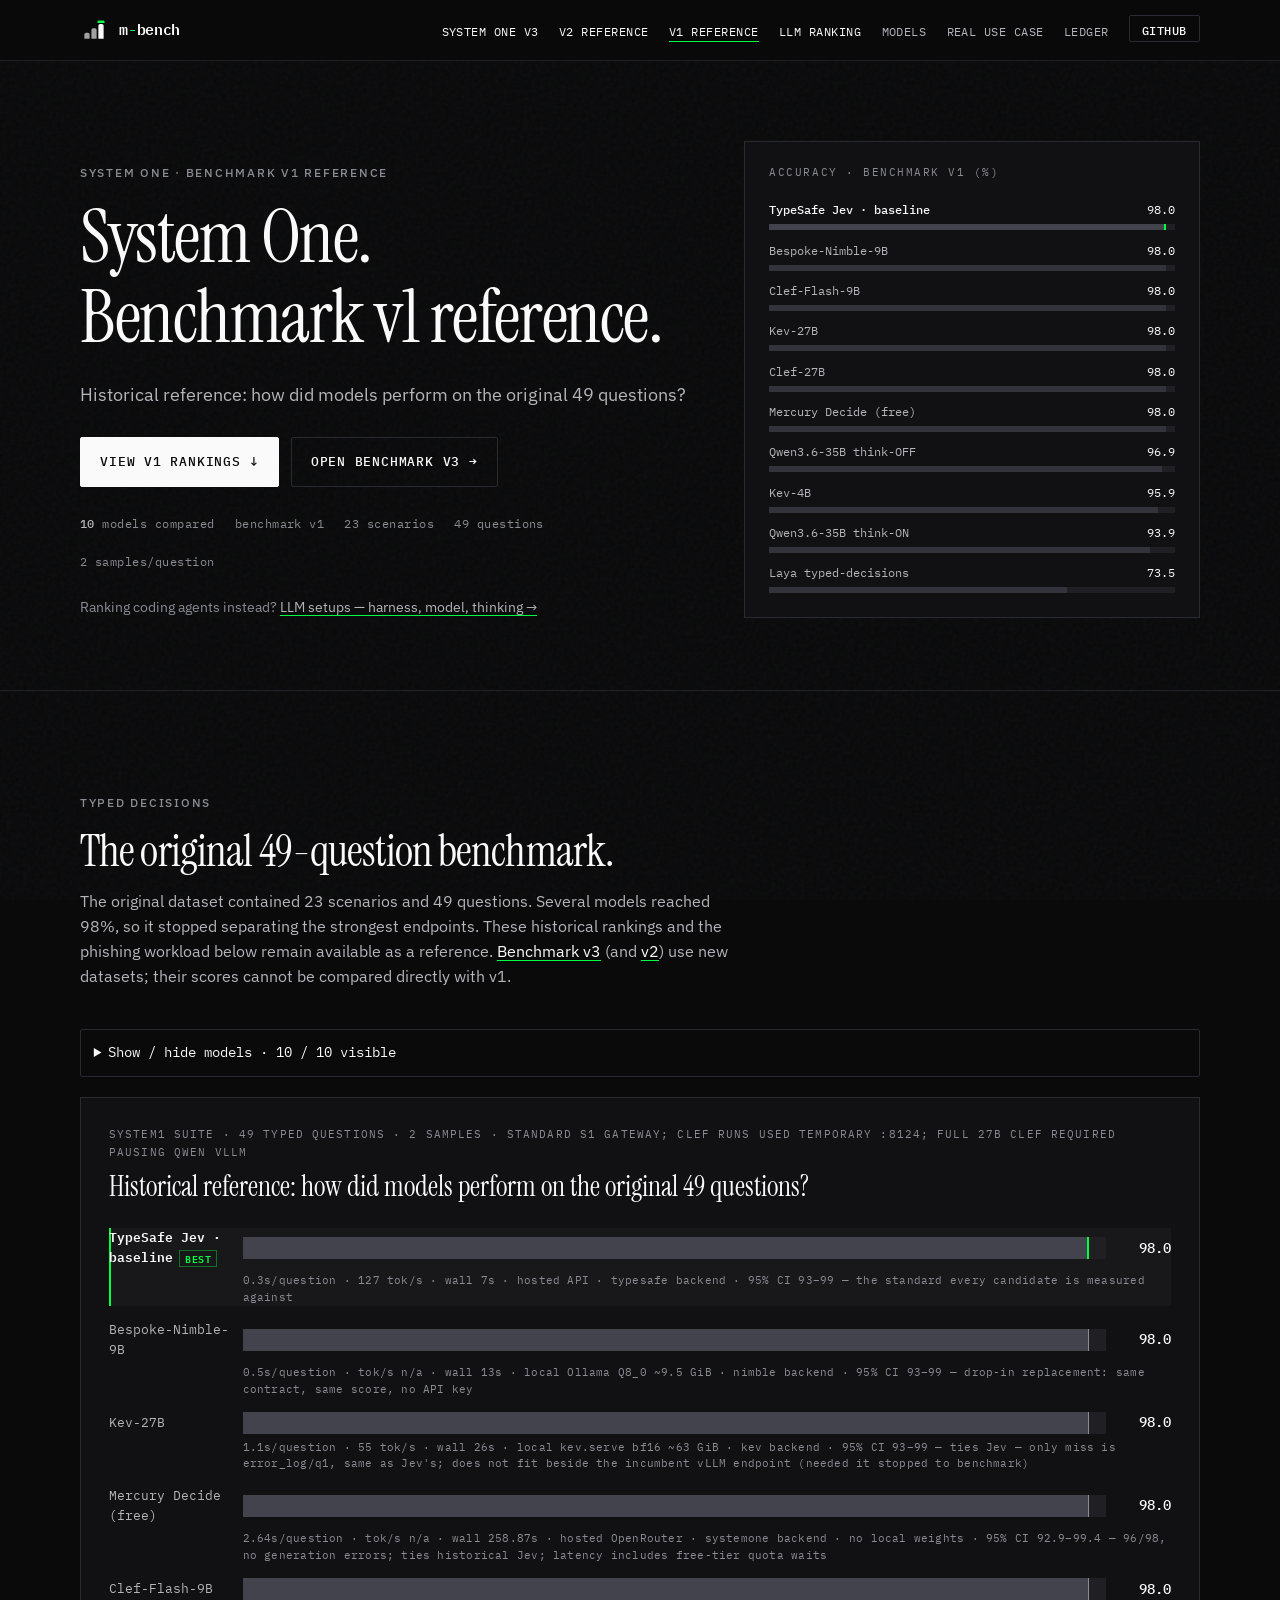
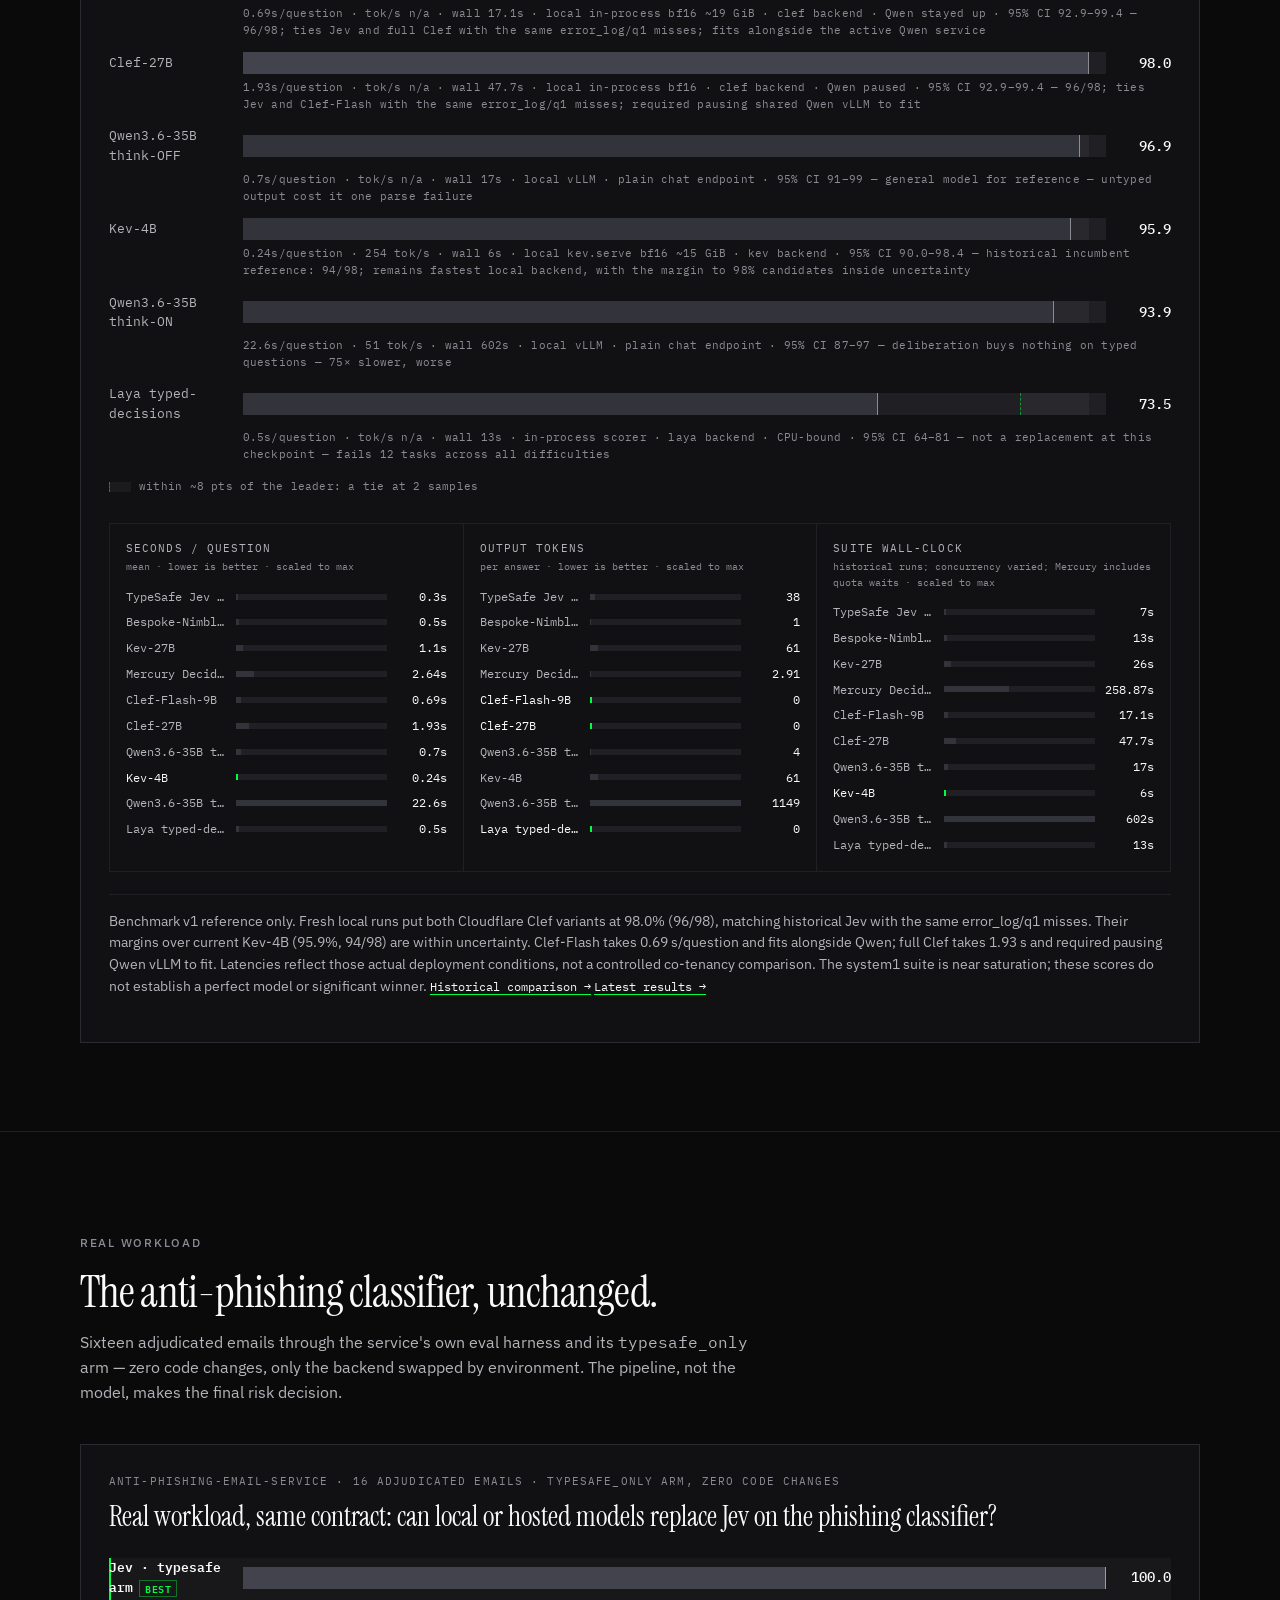
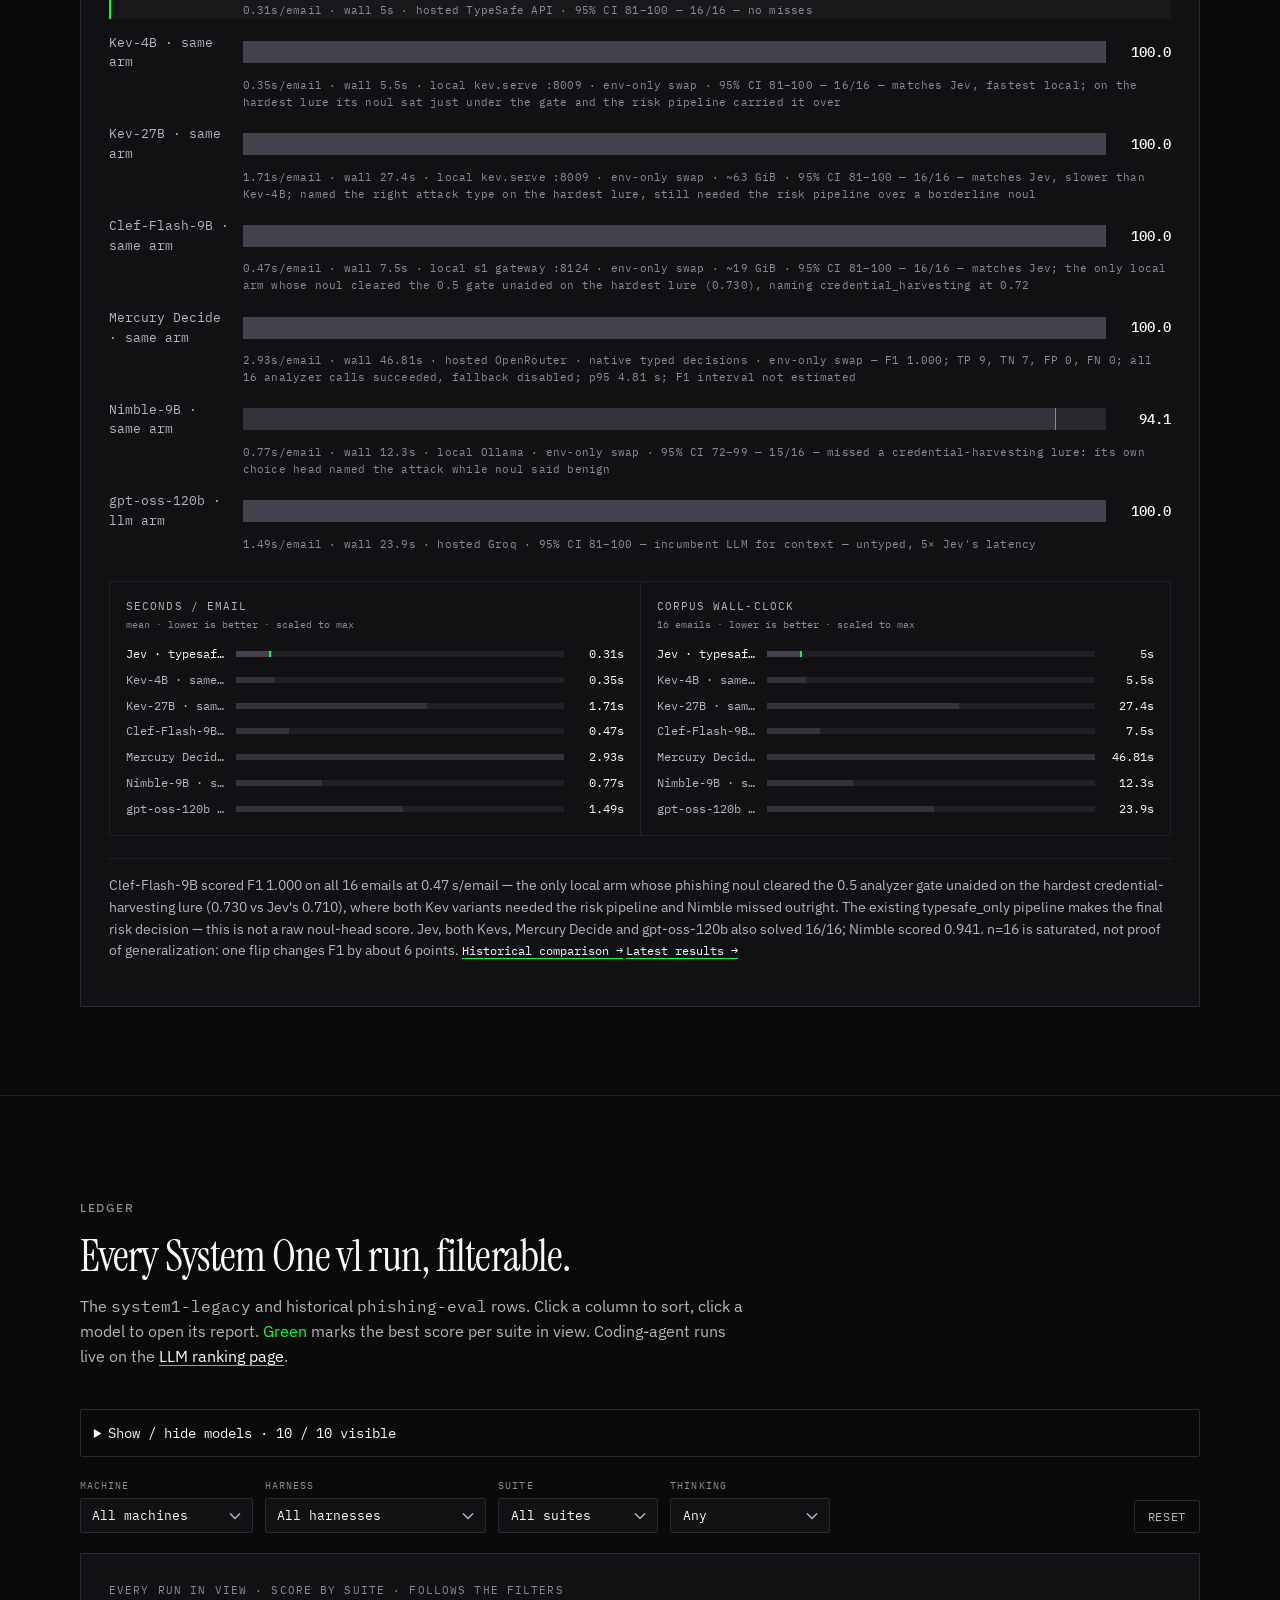
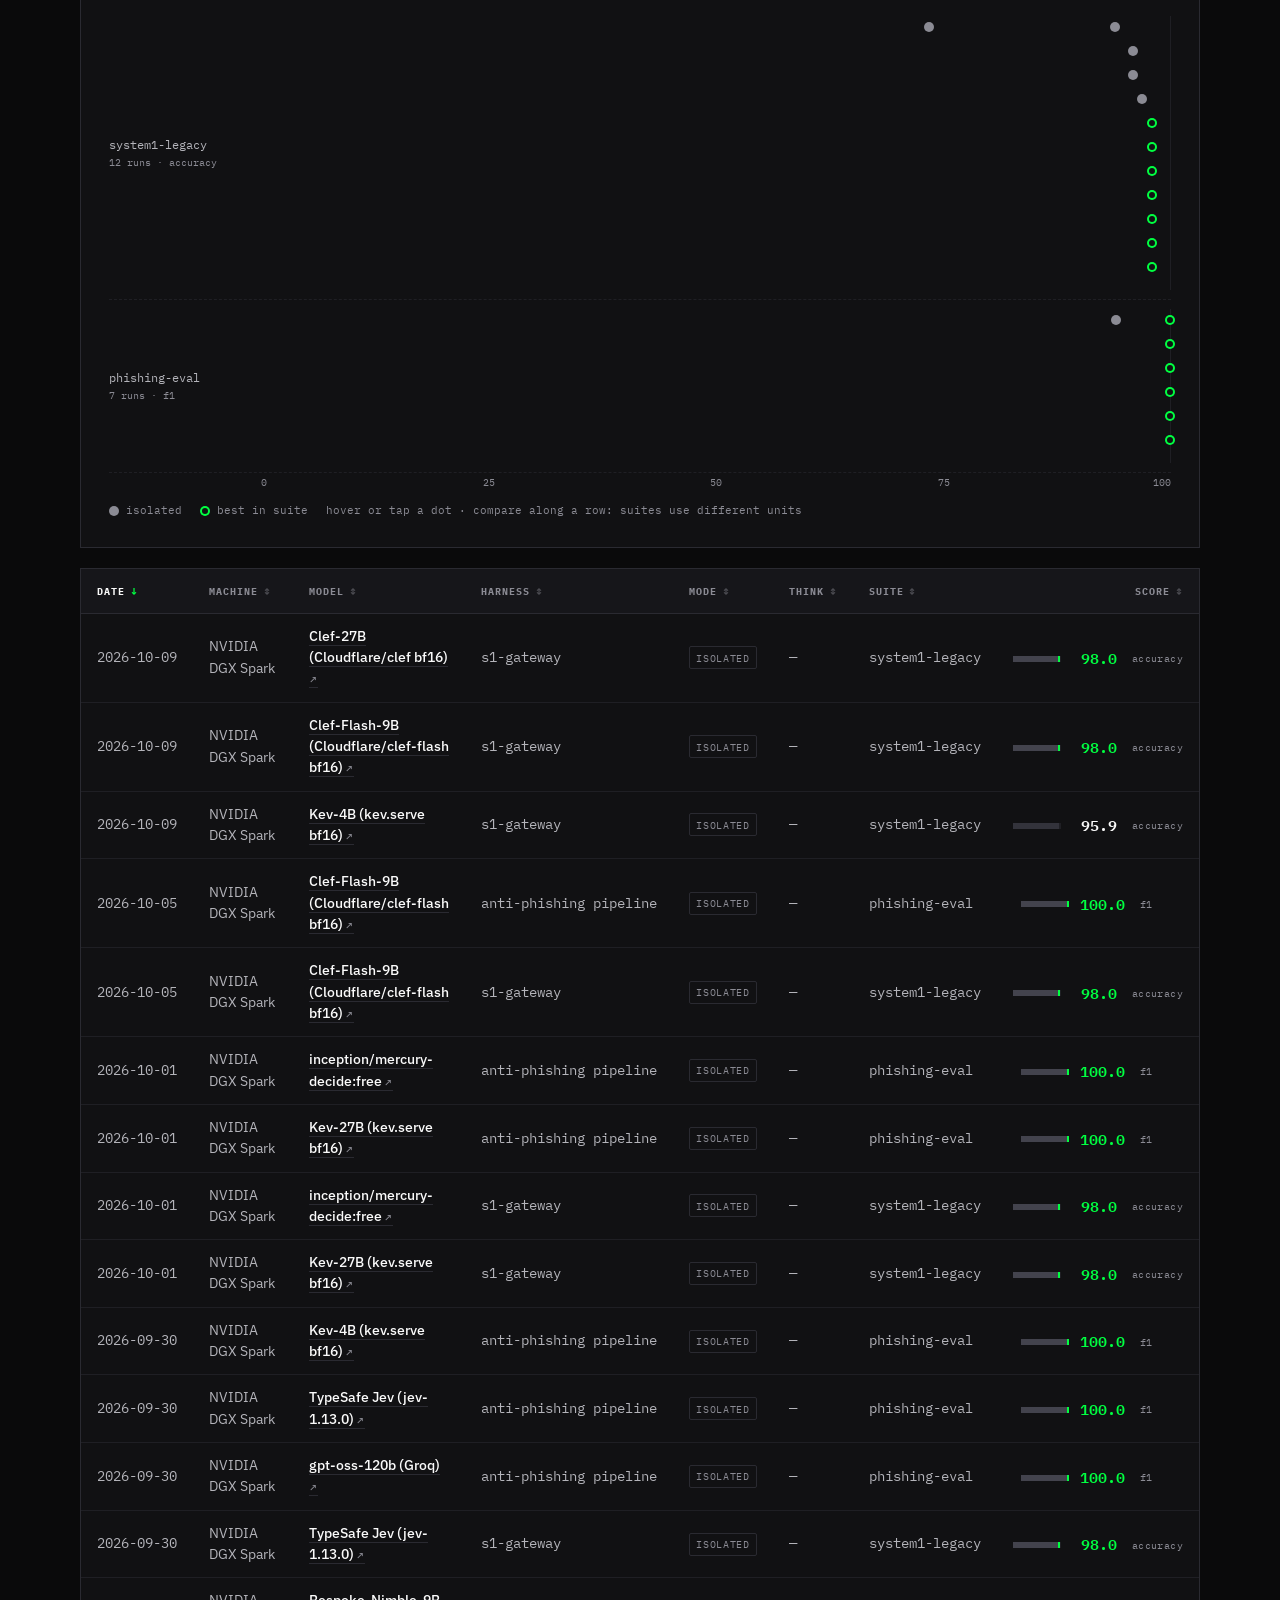
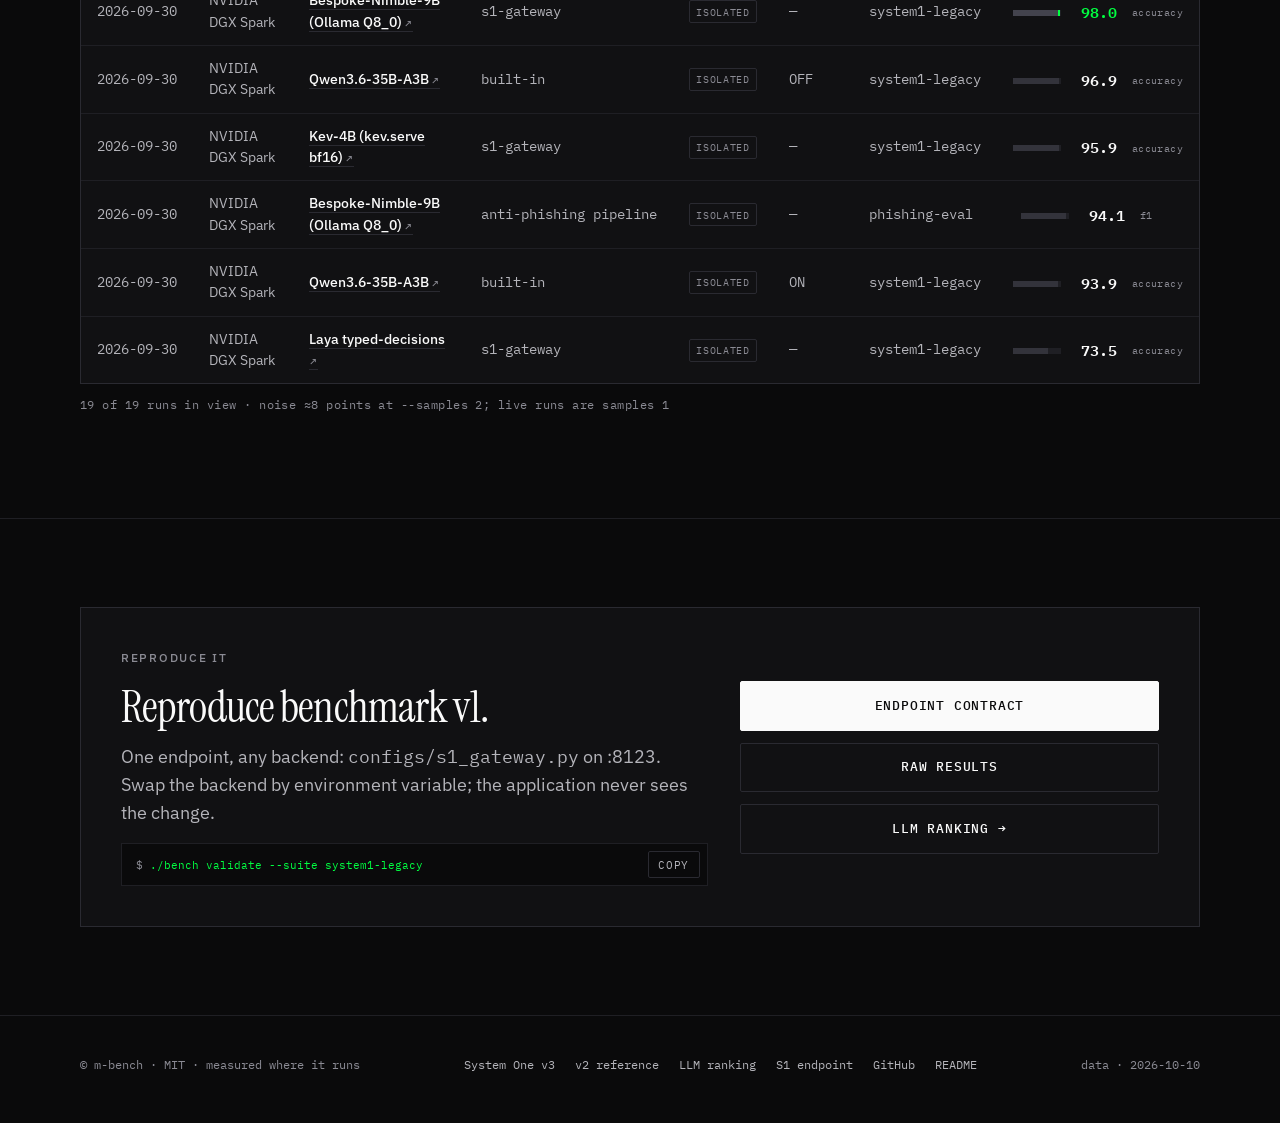
==== commit 870e0201: "feat(s1): system1 v3 — decision-native dataset, now the default v2 rewarded multi-step arithmetic: a" ====
--- a/docs/system-one-v1.html
+++ b/docs/system-one-v1.html
@@ -27,7 +27,8 @@
       </a>
       <button class="nav-toggle" type="button" aria-expanded="false" aria-controls="nav-menu" id="nav-toggle">Menu</button>
       <ul class="nav-links" id="nav-menu">
-        <li><a class="nav-page" href="system-one.html">System One v2</a></li>
+        <li><a class="nav-page" href="system-one.html">System One v3</a></li>
+        <li><a class="nav-page" href="system-one-v2.html">v2 reference</a></li>
         <li><a class="nav-page" href="system-one-v1.html" aria-current="page">v1 reference</a></li>
         <li><a class="nav-page" href="index.html">LLM ranking</a></li>
         <li><a href="#s1">Models</a></li>
@@ -52,7 +53,7 @@
             <p class="lead" style="margin-top:1.5rem;" id="s1-hero-question"></p>
             <div class="hero-actions">
               <a class="btn btn-primary" href="#s1">View v1 rankings ↓</a>
-              <a class="btn btn-ghost" href="system-one.html">Open benchmark v2 →</a>
+              <a class="btn btn-ghost" href="system-one.html">Open benchmark v3 →</a>
             </div>
             <div class="hero-meta" id="s1-hero-meta"></div>
             <p class="crosslink">Ranking coding agents instead? <a href="index.html">LLM setups — harness, model, thinking →</a></p>
@@ -73,8 +74,8 @@
           <h2 id="s1-title">The original 49-question benchmark.</h2>
           <p>The original dataset contained 23 scenarios and 49 questions. Several models reached 98%,
             so it stopped separating the strongest endpoints. These historical rankings and the phishing workload below
-            remain available as a reference. <a href="system-one.html">Benchmark v2</a> uses a new dataset;
-            its scores cannot be compared directly with v1.</p>
+            remain available as a reference. <a href="system-one.html">Benchmark v3</a> (and <a href="system-one-v2.html">v2</a>) use new datasets;
+            their scores cannot be compared directly with v1.</p>
         </header>
         <details class="model-picker" data-model-picker></details>
 
@@ -204,7 +205,8 @@
     <div class="wrap footer-inner">
       <div>© m-bench · MIT · measured where it runs</div>
       <div class="footer-links">
-        <a href="system-one.html">System One v2</a>
+        <a href="system-one.html">System One v3</a>
+        <a href="system-one-v2.html">v2 reference</a>
         <a href="index.html">LLM ranking</a>
         <a href="https://github.com/luongnv89/m-bench/blob/main/docs/S1-ENDPOINT.md" rel="noopener">S1 endpoint</a>
         <a href="https://github.com/luongnv89/m-bench" rel="noopener">GitHub</a>
--- a/docs/assets/site.css
+++ b/docs/assets/site.css
@@ -1,7 +1,7 @@
 /* ==========================================================================
    m-bench — shared design system for the landing pages.
    index.html       LLM setups (harness · model · thinking)
-   system-one.html  System One benchmark v2
+   system-one.html  System One benchmark v3 · system-one-v2.html  v2 reference
    system-one-v1.html  System One v1 reference
 
    One palette: near-black canvas, white ink, a single bright-green accent
@@ -597,6 +597,18 @@
 .model-picker :focus-visible { outline: 2px solid var(--volt); outline-offset: 3px; }
 
 .table-wrap { overflow-x: auto; border: 1px solid var(--line-strong); background: var(--surface); }
+/* v3 family × model accuracy grid: always scrolls sideways on narrow screens */
+.family-wrap { overflow-x: auto; border: 1px solid var(--line-strong); background: var(--surface); margin-top: 1.25rem; }
+table.family-scores { width: 100%; border-collapse: collapse; font-size: 0.84rem; min-width: 560px; }
+table.family-scores th, table.family-scores td { padding: 0.6rem 0.85rem; border-bottom: 1px solid var(--line); text-align: left; }
+table.family-scores thead th {
+  font-family: var(--font-mono); font-size: 0.62rem; letter-spacing: 0.08em; text-transform: uppercase;
+  color: var(--ink-dim); background: var(--surface-2); border-bottom: 1px solid var(--line-strong); vertical-align: bottom;
+}
+table.family-scores tbody th { color: var(--ink); font-weight: 500; white-space: nowrap; }
+table.family-scores .num { text-align: right; font-family: var(--font-mono); font-variant-numeric: tabular-nums; color: var(--ink-muted); }
+table.family-scores td.best { color: var(--volt); font-weight: 600; }
+table.family-scores tr:last-child th, table.family-scores tr:last-child td { border-bottom: none; }
 table.results { width: 100%; border-collapse: collapse; font-size: 0.86rem; min-width: 720px; }
 table.results th {
   font-family: var(--font-mono); font-size: 0.65rem; letter-spacing: 0.1em;
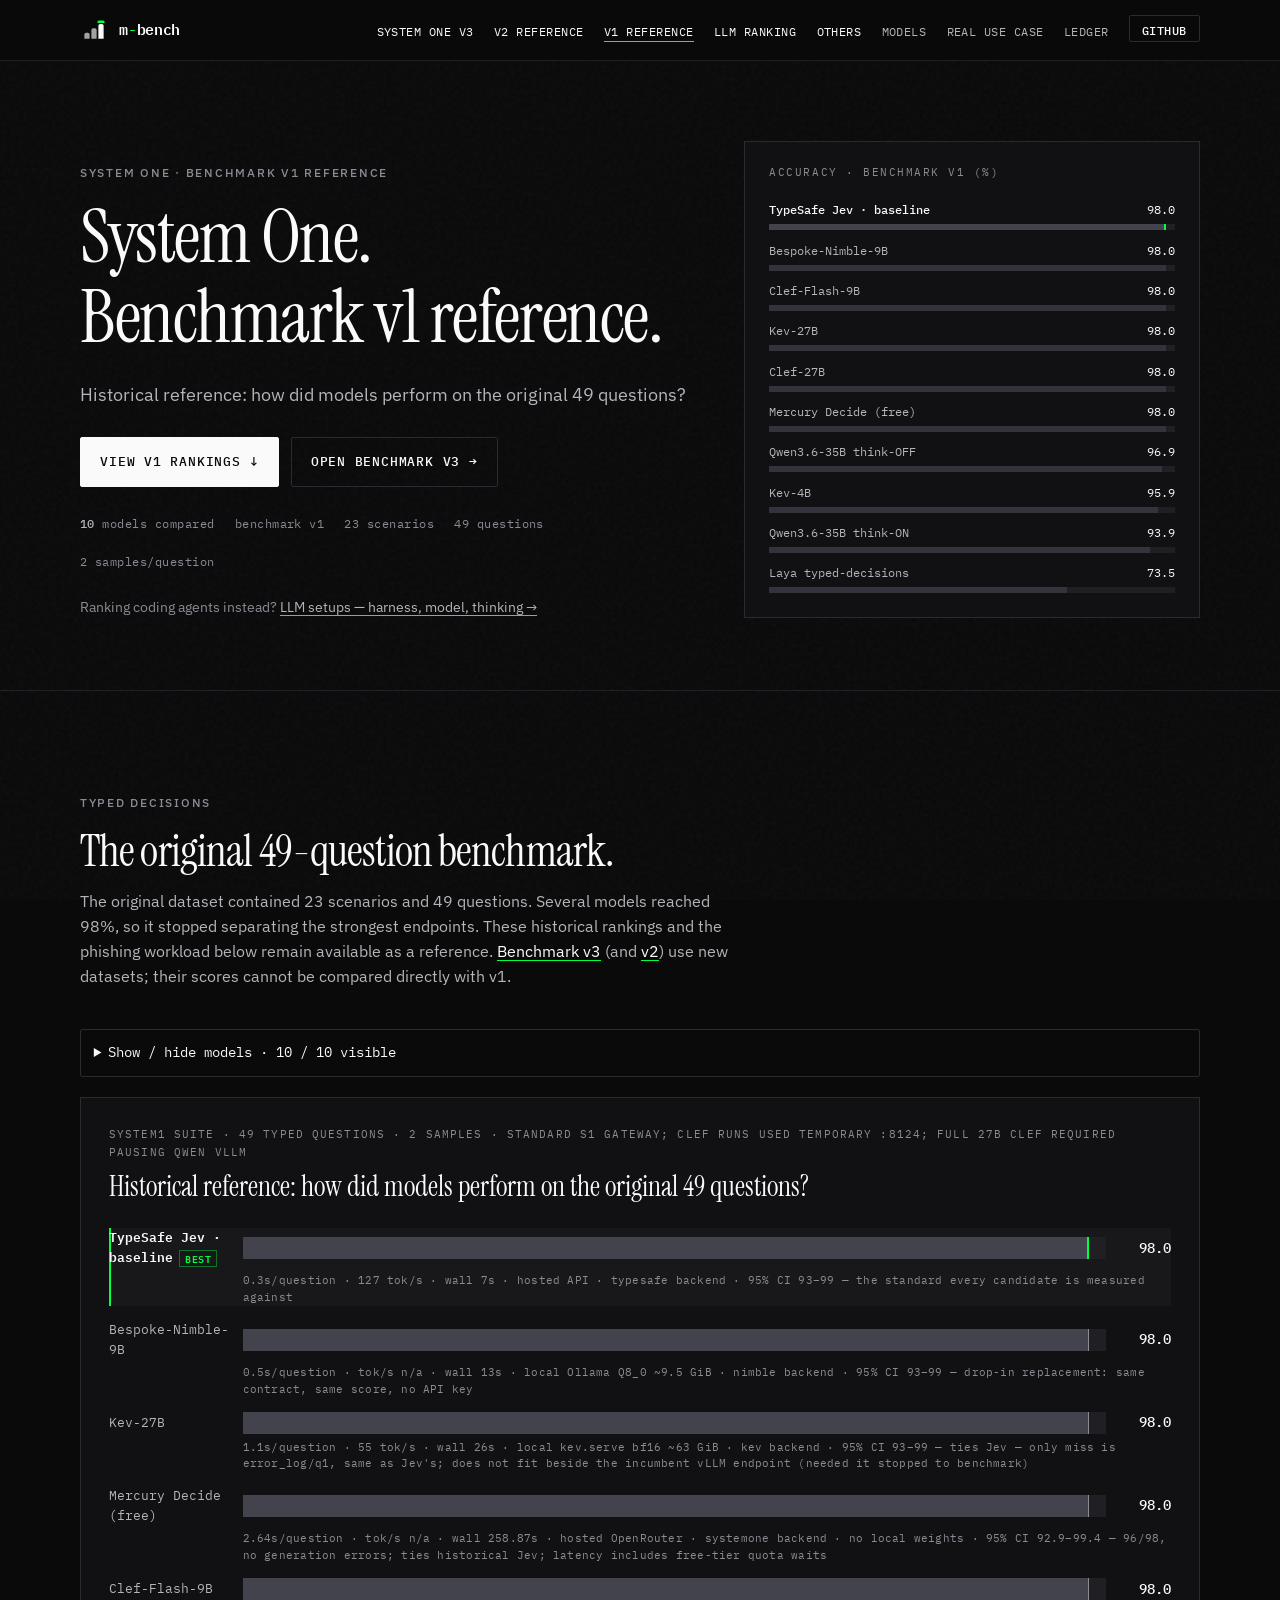
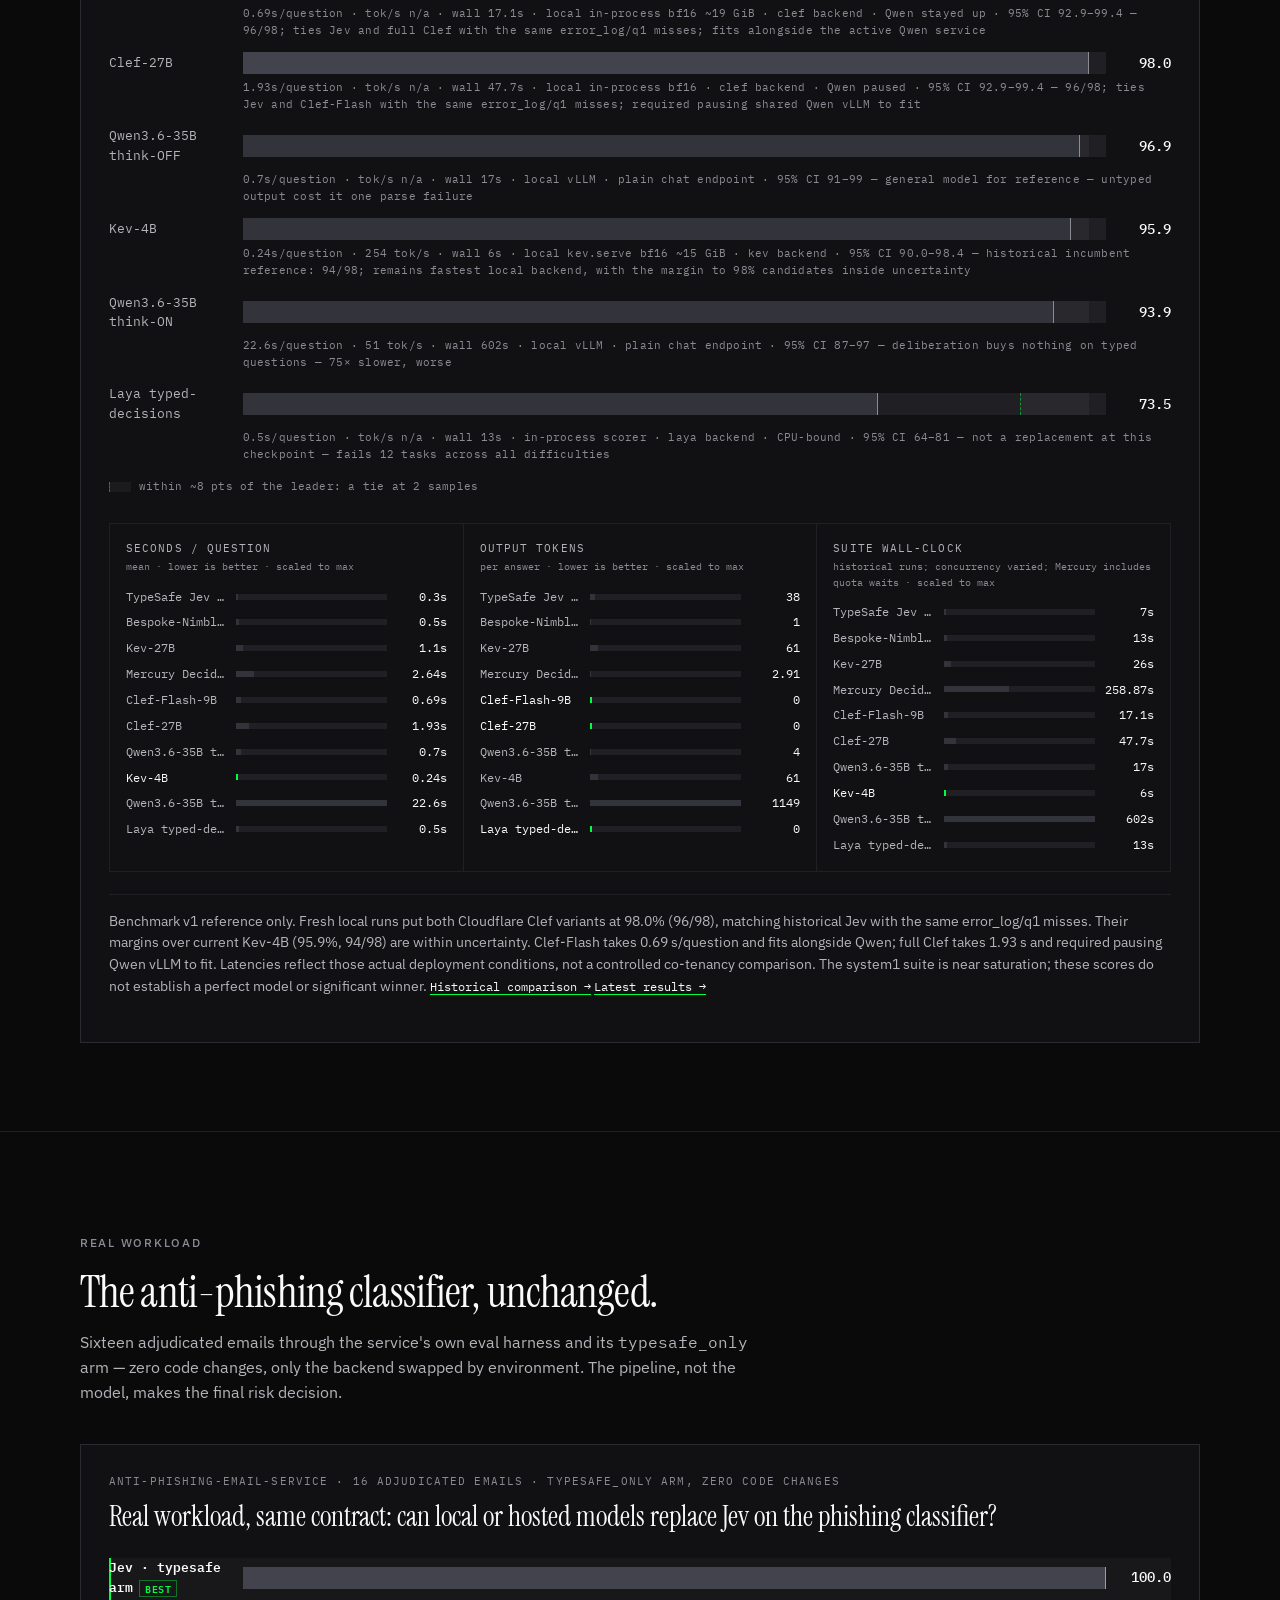
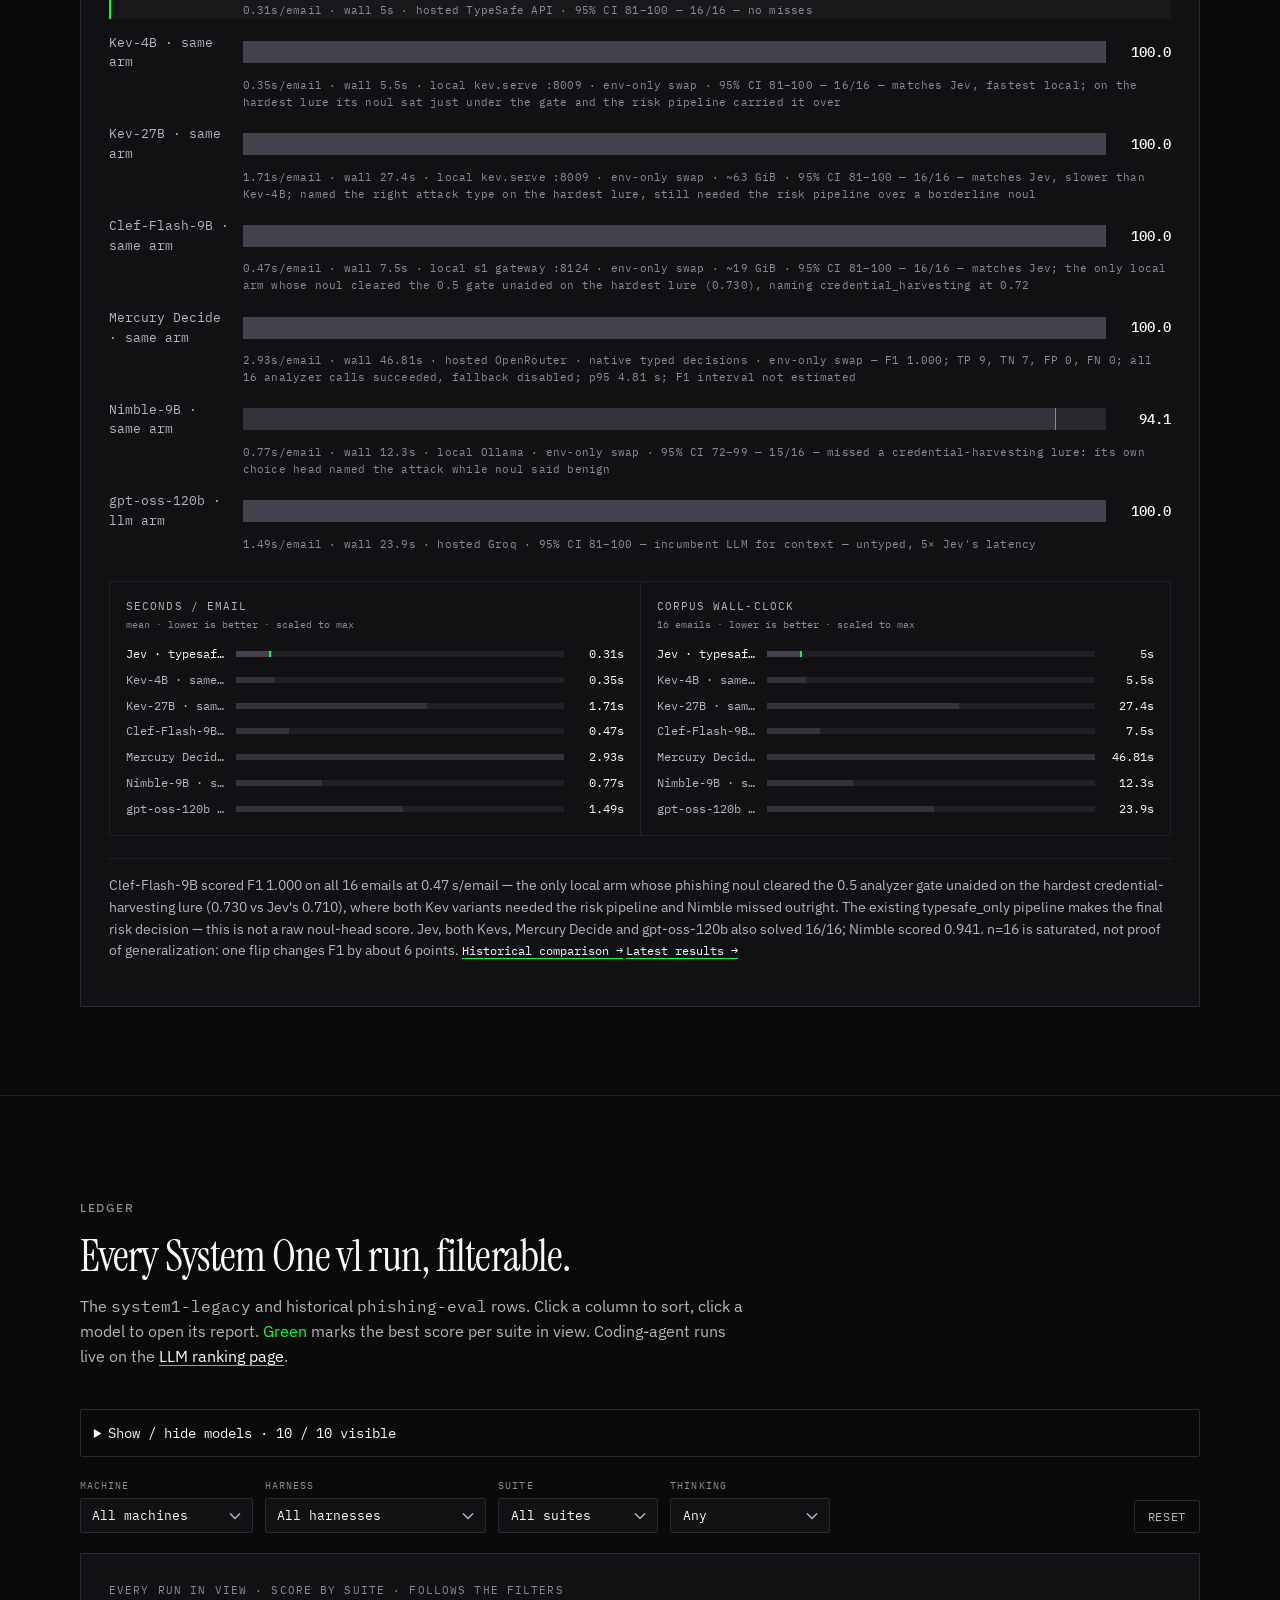
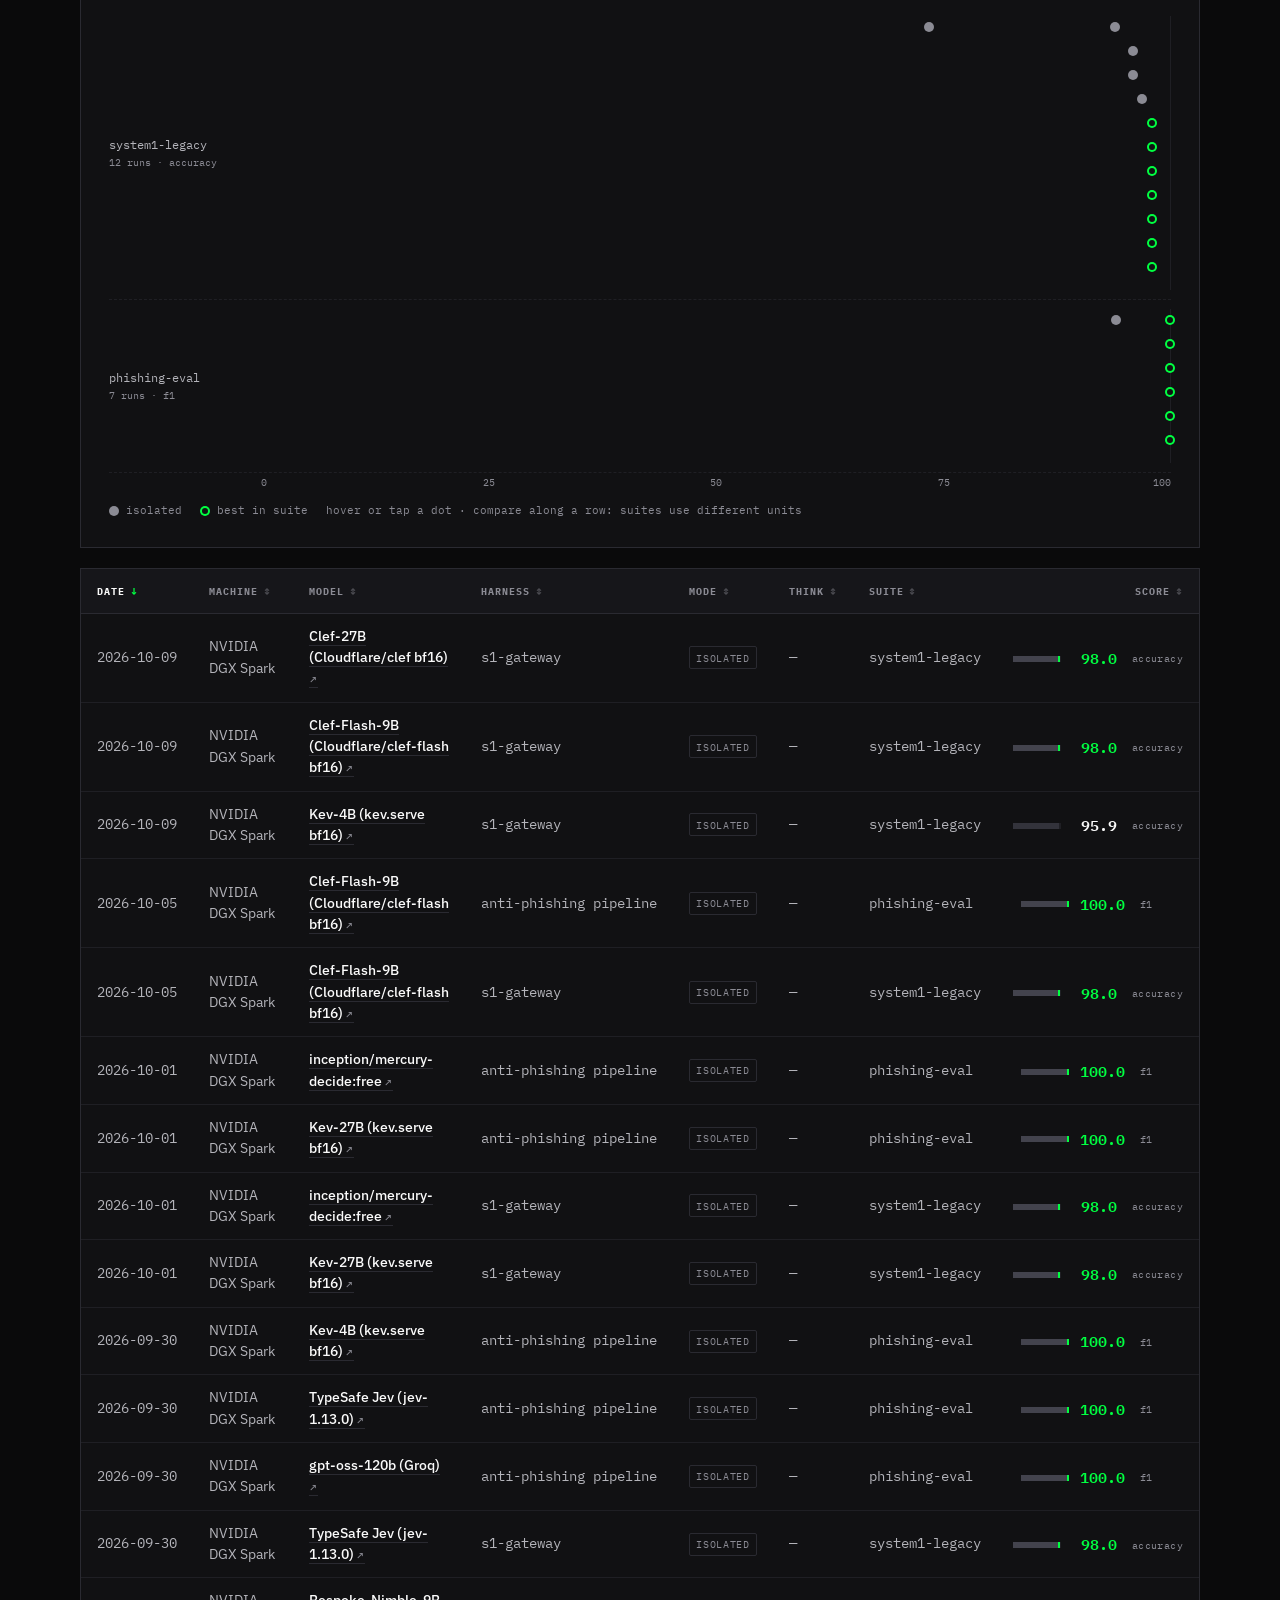
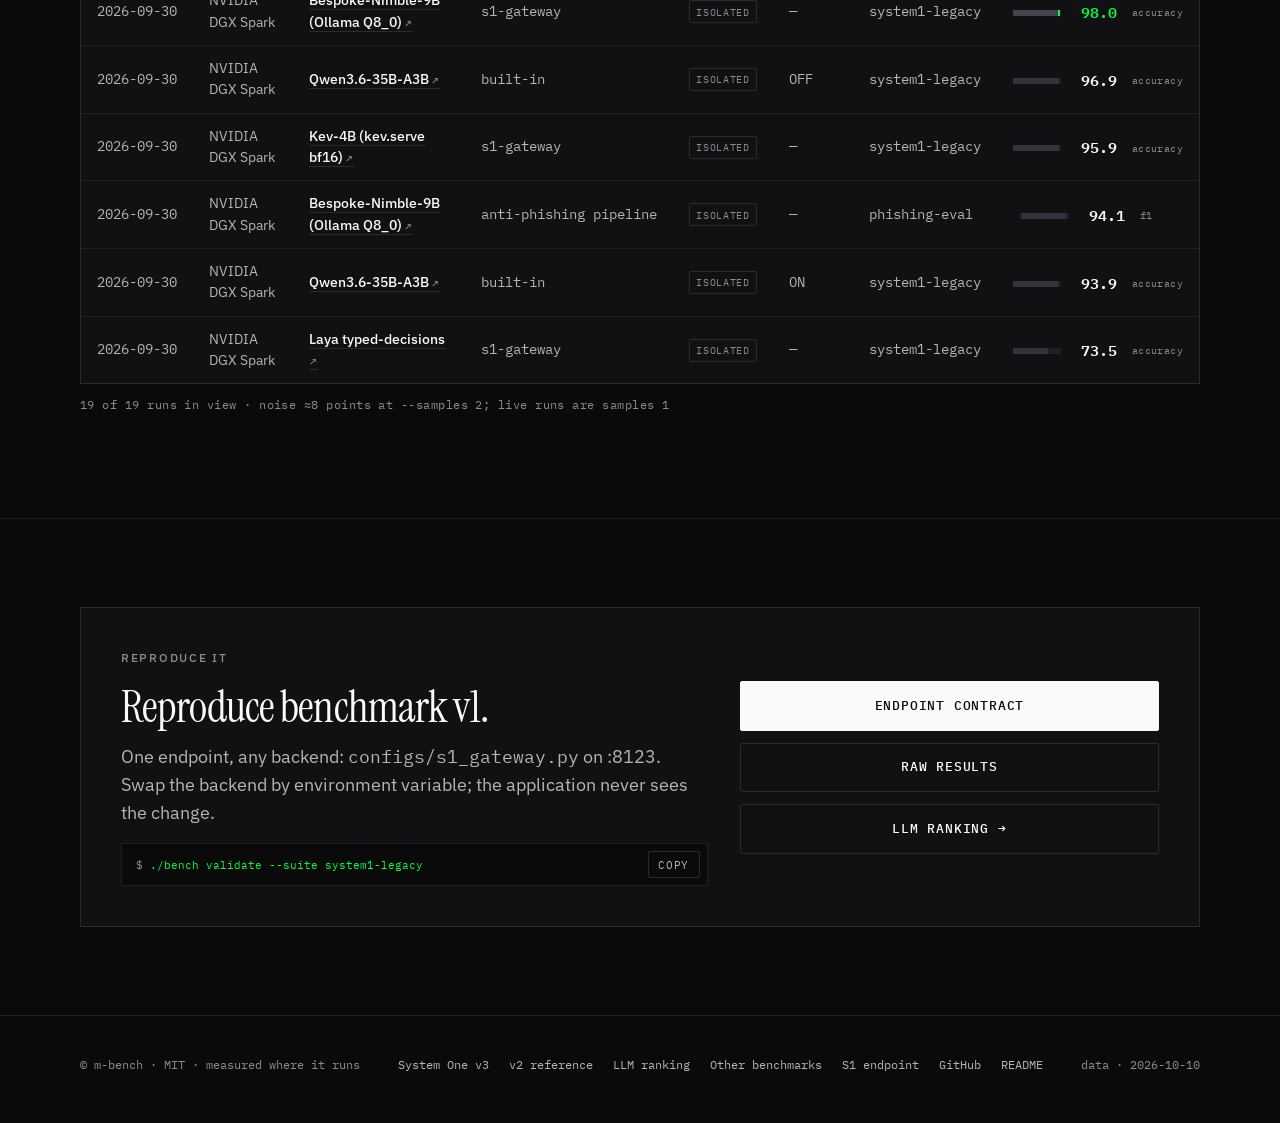
==== commit fdd93b79: "feat(docs): add Others page with grep vs ripgrep vs ugrep benchmark New docs/others.html for non-LLM" ====
--- a/docs/system-one-v1.html
+++ b/docs/system-one-v1.html
@@ -31,6 +31,7 @@
         <li><a class="nav-page" href="system-one-v2.html">v2 reference</a></li>
         <li><a class="nav-page" href="system-one-v1.html" aria-current="page">v1 reference</a></li>
         <li><a class="nav-page" href="index.html">LLM ranking</a></li>
+        <li><a class="nav-page" href="others.html">Others</a></li>
         <li><a href="#s1">Models</a></li>
         <li><a href="#s1-real">Real use case</a></li>
         <li><a href="#results">Ledger</a></li>
@@ -208,6 +209,7 @@
         <a href="system-one.html">System One v3</a>
         <a href="system-one-v2.html">v2 reference</a>
         <a href="index.html">LLM ranking</a>
+        <a href="others.html">Other benchmarks</a>
         <a href="https://github.com/luongnv89/m-bench/blob/main/docs/S1-ENDPOINT.md" rel="noopener">S1 endpoint</a>
         <a href="https://github.com/luongnv89/m-bench" rel="noopener">GitHub</a>
         <a href="https://github.com/luongnv89/m-bench/blob/main/README.md" rel="noopener">README</a>
